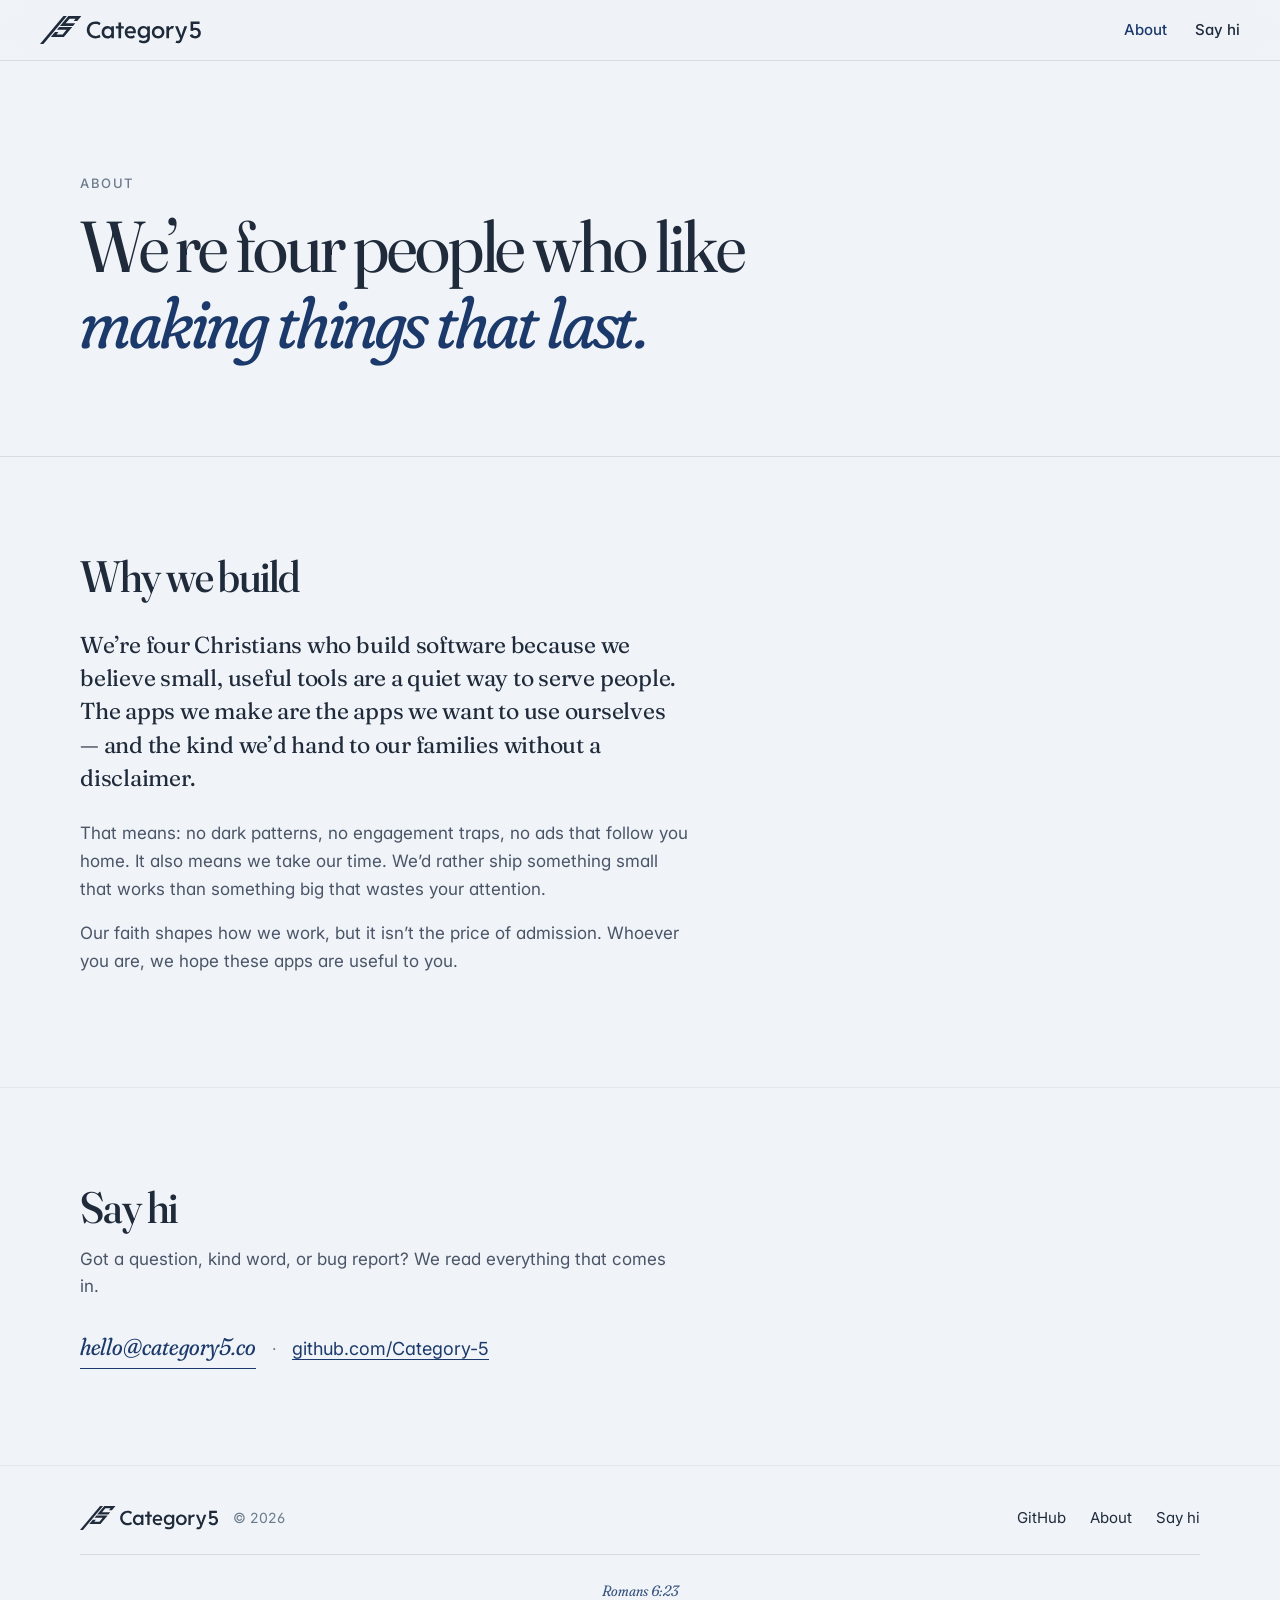
==== about.html @ aac4ee50 "Update logo" ====
<!DOCTYPE html>
<html lang="en">
<head>
  <meta charset="UTF-8">
  <meta name="viewport" content="width=device-width, initial-scale=1.0">
  <title>About — Category5</title>
  <meta name="description" content="Four developers building software because we believe small, useful tools are a way to serve people.">
  <meta name="author" content="Category5">

  <link rel="icon" type="image/svg+xml" href="/assets/images/favicon.svg">
  <link rel="canonical" href="https://category5.co/about.html">

  <meta property="og:type" content="website">
  <meta property="og:title" content="About — Category5">
  <meta property="og:description" content="Four developers building software because we believe small, useful tools are a way to serve people.">
  <meta property="og:url" content="https://category5.co/about.html">
  <meta property="og:image" content="https://category5.co/assets/images/og-image.png">
  <meta name="twitter:card" content="summary_large_image">

  <link rel="preconnect" href="https://fonts.googleapis.com">
  <link rel="preconnect" href="https://fonts.gstatic.com" crossorigin>
  <link rel="stylesheet" href="https://fonts.googleapis.com/css2?family=Fraunces:opsz,wght@9..144,400;9..144,500;9..144,600;9..144,700&family=Inter:wght@400;500;600&display=swap">

  <link rel="stylesheet" href="/styles.css">
</head>
<body class="page-about">

  <nav class="nav" aria-label="Primary">
    <a href="/" class="nav-brand" aria-label="Category5 home">
      <img src="/assets/images/cat5-logo.svg" alt="Category5" class="brand-logo" width="162" height="28">
    </a>
    <div class="nav-links">
      <a href="/about.html" aria-current="page">About</a>
      <a href="mailto:hello@category5.co">Say hi</a>
    </div>
  </nav>

  <header class="page-header">
    <div class="page-header-inner">
      <p class="eyebrow">About</p>
      <h1 class="page-headline">
        We&rsquo;re four people who like<br>
        <em>making things that last.</em>
      </h1>
    </div>
  </header>

  <!-- DRAFT: revise -->
  <section class="why" aria-labelledby="why-heading">
    <div class="why-inner">
      <h2 id="why-heading" class="section-headline">Why we build</h2>

      <p class="why-lede">
        We&rsquo;re four Christians who build software because we believe small,
        useful tools are a quiet way to serve people. The apps we make are the apps
        we want to use ourselves &mdash; and the kind we&rsquo;d hand to our families
        without a disclaimer.
      </p>

      <p>
        That means: no dark patterns, no engagement traps, no ads that follow you home.
        It also means we take our time. We&rsquo;d rather ship something small that works
        than something big that wastes your attention.
      </p>

      <p>
        Our faith shapes how we work, but it isn&rsquo;t the price of admission.
        Whoever you are, we hope these apps are useful to you.
      </p>
    </div>
  </section>

  <section class="say-hi" aria-labelledby="say-hi-heading">
    <div class="say-hi-inner">
      <h2 id="say-hi-heading" class="section-headline">Say hi</h2>
      <p class="say-hi-body">
        Got a question, kind word, or bug report?
        We read everything that comes in.
      </p>
      <p class="say-hi-actions">
        <a href="mailto:hello@category5.co" class="say-hi-primary">hello@category5.co</a>
        <span class="say-hi-sep" aria-hidden="true">&middot;</span>
        <a href="https://github.com/Category-5" target="_blank" rel="noopener">github.com/Category-5</a>
      </p>
    </div>
  </section>

  <footer class="footer">
    <div class="footer-row">
      <div class="footer-brand">
        <img src="/assets/images/cat5-logo.svg" alt="Category5" class="brand-logo brand-logo--small" width="139" height="24">
        <span class="footer-copy">&copy; 2026</span>
      </div>
      <ul class="footer-links">
        <li><a href="https://github.com/Category-5" target="_blank" rel="noopener">GitHub</a></li>
        <li><a href="/about.html">About</a></li>
        <li><a href="mailto:hello@category5.co">Say hi</a></li>
      </ul>
    </div>
    <p class="footer-faith">Romans 6:23</p>
  </footer>

</body>
</html>
---- styles.css ----
/* =============================================================
   Category5 — styles.css
   Storm-paper base · ink-blue accent · serif headlines · sans body
   ============================================================= */

/* ---------- Tokens ---------- */
:root {
  /* Color */
  --bg:        #F0F3F7;          /* overcast paper */
  --bg-deep:   #E7ECF2;          /* slightly cooler paper for breaks */
  --ink:       #1F2A3A;          /* deep cool gray for body */
  --ink-soft:  #4A5568;          /* secondary text */
  --ink-mute:  #6B7A8C;          /* tertiary, captions, eyebrows */
  --accent:    #1B3A6B;          /* Oxford ink blue — H1, links, key marks */
  --accent-soft: #2E5A99;        /* hover */
  --hairline:  #D5DCE4;
  --hairline-soft: #E3E8EE;

  /* App tints (very subtle) */
  --remember-tint: rgba(42, 91, 82, 0.05);
  --remember-deep: #2A5B52;
  --remember-red: #E54A4B;
  --setcheck-tint: rgba(135, 117, 255, 0.05);
  --setcheck-deep: #8775FF;

  /* Type */
  --serif: "Fraunces", "Iowan Old Style", Georgia, "Times New Roman", serif;
  --sans:  "Inter", -apple-system, BlinkMacSystemFont, "Segoe UI", system-ui, sans-serif;

  /* Layout */
  --max:     1200px;
  --measure: 38rem;
  --gutter:  clamp(1.25rem, 4vw, 2.5rem);
  --gutter-lg: clamp(1.5rem, 6vw, 4rem);

  /* Motion */
  --ease: cubic-bezier(.2, .7, .25, 1);
}

/* ---------- Reset ---------- */
*, *::before, *::after { box-sizing: border-box; }
html { -webkit-text-size-adjust: 100%; }
body { margin: 0; }
img, svg { max-width: 100%; display: block; height: auto; }
ul, ol { list-style: none; padding: 0; margin: 0; }
button { font: inherit; }

/* ---------- Base ---------- */
html {
  background: var(--bg);
  color: var(--ink);
  font-family: var(--sans);
  font-size: 16px;
  line-height: 1.55;
  -webkit-font-smoothing: antialiased;
  -moz-osx-font-smoothing: grayscale;
  text-rendering: optimizeLegibility;
}

body {
  font-size: 1.0625rem;
  min-height: 100vh;
  font-feature-settings: "ss01", "cv02", "cv11";
  overflow-x: hidden;
  overflow-wrap: break-word;
  word-wrap: break-word;
}

@media (min-width: 720px) {
  body { font-size: 1.125rem; }
}

/* ---------- Typography ---------- */
h1, h2, h3, h4 {
  font-family: var(--serif);
  font-weight: 500;
  font-variation-settings: "opsz" 144, "SOFT" 25;
  line-height: 1.05;
  letter-spacing: -0.02em;
  margin: 0 0 1rem;
  color: var(--ink);
}

h1 em, h2 em, h3 em {
  font-style: italic;
  font-variation-settings: "opsz" 144, "SOFT" 100, "WONK" 1;
  color: var(--accent);
}

p { margin: 0 0 1rem; }

a {
  color: var(--accent);
  text-decoration-thickness: 1px;
  text-underline-offset: 0.2em;
  transition: color .18s var(--ease);
}
a:hover { color: var(--accent-soft); }

::selection {
  background: var(--accent);
  color: var(--bg);
}

.eyebrow {
  font-family: var(--sans);
  font-size: 0.8125rem;
  font-weight: 500;
  letter-spacing: 0.12em;
  text-transform: uppercase;
  color: var(--ink-mute);
  margin: 0 0 1rem;
}

.section-headline {
  font-size: clamp(1.75rem, 3.5vw, 2.75rem);
  letter-spacing: -0.025em;
  max-width: 22ch;
}

.visually-hidden {
  position: absolute !important;
  width: 1px; height: 1px;
  padding: 0; margin: -1px;
  overflow: hidden; clip: rect(0,0,0,0);
  white-space: nowrap; border: 0;
}

/* ---------- Brand logo ---------- */
.brand-logo {
  height: 28px;
  width: auto;
  display: block;
  transition: opacity .18s var(--ease);
}

.brand-logo--small { height: 24px; }

/* ---------- Nav ---------- */
.nav {
  position: sticky;
  top: 0;
  z-index: 50;
  background: color-mix(in srgb, var(--bg) 88%, transparent);
  backdrop-filter: saturate(140%) blur(10px);
  -webkit-backdrop-filter: saturate(140%) blur(10px);
  border-bottom: 1px solid var(--hairline);
  display: flex;
  align-items: center;
  justify-content: space-between;
  padding: 1rem var(--gutter);
}

.nav-brand {
  text-decoration: none;
  display: inline-flex;
  align-items: center;
}
.nav-brand:hover .brand-logo { opacity: 0.7; }

.nav-links {
  display: flex;
  gap: clamp(1rem, 2.5vw, 1.75rem);
}
.nav-links a {
  color: var(--ink);
  font-size: 0.9375rem;
  font-weight: 500;
  text-decoration: none;
}
.nav-links a:hover { color: var(--accent); }
.nav-links a[aria-current="page"] {
  color: var(--accent);
}

/* ---------- Hero ---------- */
.hero {
  position: relative;
  border-bottom: 1px solid var(--hairline);
}

.hero-inner {
  max-width: var(--max);
  margin: 0 auto;
  padding: clamp(4rem, 12vw, 9rem) var(--gutter) clamp(3.5rem, 9vw, 7rem);
}

.hero-headline {
  font-size: clamp(2.5rem, 8.5vw, 6rem);
  line-height: 1.02;
  letter-spacing: -0.03em;
  font-weight: 400;
  font-variation-settings: "opsz" 144, "SOFT" 30;
  margin: 0 0 1.5rem;
  max-width: 16ch;
}

.hero-headline em {
  font-style: italic;
  color: var(--accent);
  font-variation-settings: "opsz" 144, "SOFT" 100, "WONK" 1;
}

.hero-sub {
  font-size: clamp(1.125rem, 1.7vw, 1.5rem);
  line-height: 1.45;
  color: var(--ink-soft);
  max-width: 38ch;
  margin: 0 0 2.5rem;
  font-weight: 400;
}

.hero-cue {
  display: inline-flex;
  align-items: center;
  gap: 0.6em;
  font-size: 1rem;
  font-weight: 500;
  text-decoration: none;
  color: var(--accent);
  padding-bottom: 4px;
  border-bottom: 1px solid currentColor;
  letter-spacing: -0.005em;
  transition: gap .25s var(--ease), color .18s var(--ease);
}
.hero-cue:hover { gap: 1em; color: var(--accent-soft); }
.hero-cue-arrow {
  font-size: 1.1em;
  line-height: 1;
  transform: translateY(1px);
  animation: nudge 2.4s var(--ease) infinite;
}
@keyframes nudge {
  0%, 100% { transform: translateY(1px); }
  50%      { transform: translateY(4px); }
}
@media (prefers-reduced-motion: reduce) {
  .hero-cue-arrow { animation: none; }
}

/* ---------- App sections ---------- */
.app-section {
  position: relative;
  border-bottom: 1px solid var(--hairline-soft);
}

.app-section--remember { background: var(--remember-tint); }
.app-section--setcheck { background: var(--setcheck-tint); }

.app {
  max-width: var(--max);
  margin: 0 auto;
  padding: clamp(4rem, 10vw, 8rem) var(--gutter);
  display: grid;
  grid-template-columns: minmax(0, 1fr);
  gap: clamp(2.5rem, 6vw, 4.5rem);
  align-items: center;
}
.app-content { min-width: 0; }

@media (min-width: 880px) {
  .app {
    grid-template-columns: minmax(0, 0.95fr) minmax(0, 1.1fr);
    gap: clamp(3rem, 6vw, 5.5rem);
  }
  .app-section--setcheck .app {
    grid-template-columns: minmax(0, 1.1fr) minmax(0, 0.95fr);
  }
  .app-section--setcheck .app-content { order: 2; }
  .app-section--setcheck .app-imagery { order: 1; }
}

/* Remember gets the larger feature treatment */
.app--feature {
  padding-top: clamp(5rem, 12vw, 10rem);
  padding-bottom: clamp(5rem, 12vw, 10rem);
}

.app-content { max-width: 32rem; }

.app-logo {
  height: 2.25rem;
  width: auto;
  margin-bottom: 1.75rem;
  opacity: 0.92;
}

.app-logo-row {
  display: flex;
  align-items: center;
  gap: 0.75rem;
  margin-bottom: 1.25rem;
}
.app-icon {
  height: 2rem;
  width: 2rem;
}

.app-name {
  font-size: clamp(1.875rem, 3.2vw, 2.5rem);
  font-weight: 500;
  margin: 0;
  letter-spacing: -0.025em;
  font-variation-settings: "opsz" 144, "SOFT" 30;
}
.app-section--setcheck .app-name { margin: 0; }

.app-tagline {
  font-family: var(--serif);
  font-size: clamp(1.375rem, 2.2vw, 1.875rem);
  line-height: 1.2;
  font-weight: 400;
  font-style: italic;
  font-variation-settings: "opsz" 144, "SOFT" 80, "WONK" 1;
  color: var(--ink);
  margin: 0.25rem 0 1.5rem;
  letter-spacing: -0.015em;
}
.app-section--remember .app-tagline { color: var(--remember-deep); }
.app-section--setcheck .app-tagline { color: var(--setcheck-deep); }

.app-body {
  font-size: 1.125rem;
  line-height: 1.6;
  color: var(--ink-soft);
  max-width: 30rem;
  margin-bottom: 2rem;
}

.app-link {
  display: inline-flex;
  align-items: center;
  gap: 0.5em;
  font-weight: 500;
  text-decoration: none;
  color: var(--accent);
  border-bottom: 1px solid currentColor;
  padding-bottom: 3px;
  letter-spacing: -0.005em;
  transition: gap .25s var(--ease), color .18s var(--ease);
}
.app-link:hover { gap: 0.9em; color: var(--accent-soft); }

/* Imagery */
.app-imagery {
  position: relative;
  width: 100%;
  min-width: 0;            /* allow grid item to shrink */
}
.app-imagery picture { display: block; }   /* picture wraps the img and must lay out as a block */

.app-shot {
  width: 100%;
  height: auto;
  border-radius: 14px;
  box-shadow:
    0 1px 2px rgba(31, 42, 58, 0.04),
    0 8px 24px rgba(31, 42, 58, 0.10),
    0 24px 56px -8px rgba(31, 42, 58, 0.14);
  background: white;
}

/* Remember: stacked on mobile, overlapping composition from 880px up */
.app-imagery--remember {
  display: flex;
  flex-direction: column;
  gap: 1.25rem;
}
.app-imagery--remember picture {
  width: 100%;
}
.app-shot--primary  { transition: transform .6s var(--ease); }
.app-shot--secondary {
  border: 1px solid rgba(255,255,255,0.7);
  transition: transform .6s var(--ease);
}

@media (min-width: 880px) {
  .app-imagery--remember {
    display: block;
    padding: 1rem 2rem 5rem 0;
  }
  .app-imagery--remember > picture:first-of-type {
    width: 100%;
    display: block;
  }
  .app-imagery--remember > picture:last-of-type {
    position: absolute;
    right: 0;
    bottom: 0;
    width: 62%;
    display: block;
  }
  .app-shot--primary  { transform: rotate(-1.5deg); }
  .app-shot--secondary { transform: rotate(2.5deg); }
  .app-imagery--remember:hover .app-shot--primary  { transform: rotate(-1deg) translateY(-3px); }
  .app-imagery--remember:hover .app-shot--secondary { transform: rotate(2deg) translateY(3px); }
}

/* SetCheck shot */
.app-shot--setcheck {
  border-radius: 14px;
  box-shadow:
    0 1px 2px rgba(31, 42, 58, 0.06),
    0 12px 32px rgba(31, 42, 58, 0.18),
    0 32px 64px -12px rgba(135, 117, 255, 0.22);
}

/* ---------- Team peek ---------- */
.team-peek {
  background: var(--bg-deep);
  border-bottom: 1px solid var(--hairline);
}

.team-peek-inner {
  max-width: var(--max);
  margin: 0 auto;
  padding: clamp(4rem, 9vw, 7rem) var(--gutter);
  text-align: left;
}

.team-row {
  display: grid;
  grid-template-columns: repeat(2, 1fr);
  gap: clamp(1.5rem, 3.5vw, 3rem) clamp(1rem, 3vw, 2rem);
  margin: 2.5rem 0 2.5rem;
}
@media (min-width: 720px) {
  .team-row { grid-template-columns: repeat(4, 1fr); }
}

.team-member {
  display: flex;
  flex-direction: column;
  align-items: flex-start;
}

.team-portrait {
  width: 100%;
  aspect-ratio: 4 / 5;
  background:
    linear-gradient(180deg, color-mix(in srgb, var(--bg) 60%, transparent), var(--bg-deep)),
    var(--hairline);
  border: 1px solid var(--hairline);
  border-radius: 6px;
  display: flex;
  align-items: center;
  justify-content: center;
  margin-bottom: 0.875rem;
  color: var(--ink-mute);
  overflow: hidden;
}

.team-initial {
  font-family: var(--serif);
  font-size: clamp(2.5rem, 6vw, 4rem);
  font-weight: 400;
  font-style: italic;
  font-variation-settings: "opsz" 144, "SOFT" 100, "WONK" 1;
  color: var(--accent);
  opacity: 0.5;
}

.team-name {
  font-family: var(--serif);
  font-size: 1.125rem;
  font-weight: 500;
  letter-spacing: -0.015em;
  color: var(--ink);
  margin: 0 0 0.125rem;
}

.team-spec {
  font-size: 0.875rem;
  color: var(--ink-mute);
  margin: 0;
  min-height: 1.4em;
}

.team-peek .why-lede {
  margin: 1.75rem 0 1.25rem;
}
.team-peek-body {
  font-size: 1.0625rem;
  line-height: 1.65;
  color: var(--ink-soft);
  max-width: var(--measure);
  margin: 0 0 2rem;
}

.team-link {
  display: inline-flex;
  align-items: center;
  gap: 0.5em;
  font-weight: 500;
  text-decoration: none;
  color: var(--accent);
  border-bottom: 1px solid currentColor;
  padding-bottom: 3px;
  transition: gap .25s var(--ease);
}
.team-link:hover { gap: 0.9em; }

/* ---------- About: page header ---------- */
.page-header {
  border-bottom: 1px solid var(--hairline);
}
.page-header-inner {
  max-width: var(--max);
  margin: 0 auto;
  padding: clamp(4rem, 10vw, 7rem) var(--gutter) clamp(3rem, 8vw, 6rem);
}
.page-headline {
  font-size: clamp(2.25rem, 6.5vw, 4.5rem);
  line-height: 1.05;
  letter-spacing: -0.03em;
  font-weight: 400;
  margin: 0;
  max-width: 18ch;
}

/* ---------- About: why we build ---------- */
.why {
  border-bottom: 1px solid var(--hairline-soft);
}
.why-inner {
  max-width: var(--max);
  margin: 0 auto;
  padding: clamp(3.5rem, 8vw, 6rem) var(--gutter);
}
.why .section-headline {
  margin-bottom: 1.75rem;
}
.why-lede {
  font-family: var(--serif);
  font-size: clamp(1.25rem, 1.8vw, 1.5rem);
  line-height: 1.45;
  font-weight: 400;
  letter-spacing: -0.01em;
  color: var(--ink);
  max-width: var(--measure);
  margin: 0 0 1.5rem;
}
.why p:not(.why-lede) {
  font-size: 1.0625rem;
  line-height: 1.65;
  color: var(--ink-soft);
  max-width: var(--measure);
}

/* ---------- About: bios ---------- */
.bios {
  border-bottom: 1px solid var(--hairline-soft);
  background: var(--bg-deep);
}
.bios-inner {
  max-width: var(--max);
  margin: 0 auto;
  padding: clamp(3.5rem, 8vw, 6rem) var(--gutter);
  display: grid;
  grid-template-columns: 1fr;
  gap: clamp(2rem, 4vw, 3rem);
}
@media (min-width: 720px) {
  .bios-inner { grid-template-columns: repeat(2, 1fr); gap: clamp(2.5rem, 4vw, 4rem); }
}

.bio {
  display: grid;
  grid-template-columns: 5rem 1fr;
  gap: 1.25rem;
  align-items: start;
}
@media (min-width: 480px) {
  .bio { grid-template-columns: 6.5rem 1fr; gap: 1.5rem; }
}

.bio-portrait {
  width: 100%;
  aspect-ratio: 4 / 5;
  background:
    linear-gradient(180deg, color-mix(in srgb, var(--bg) 60%, transparent), var(--hairline-soft)),
    var(--hairline);
  border: 1px solid var(--hairline);
  border-radius: 6px;
  display: flex;
  align-items: center;
  justify-content: center;
}
.bio-initial {
  font-family: var(--serif);
  font-size: clamp(2rem, 4vw, 2.75rem);
  font-style: italic;
  font-variation-settings: "opsz" 144, "SOFT" 100, "WONK" 1;
  color: var(--accent);
  opacity: 0.55;
}

.bio-name {
  font-size: clamp(1.25rem, 2vw, 1.5rem);
  font-weight: 500;
  margin: 0 0 0.5rem;
}

.bio-body {
  font-size: 1rem;
  line-height: 1.6;
  color: var(--ink-soft);
  margin: 0 0 1rem;
}
.bio-placeholder {
  color: var(--ink-mute);
  font-style: italic;
}

.bio-links {
  display: flex;
  gap: 1rem;
  font-size: 0.9375rem;
}
.bio-links a {
  text-decoration: none;
  border-bottom: 1px solid currentColor;
  padding-bottom: 1px;
}

/* ---------- About: say hi ---------- */
.say-hi {
  border-bottom: 1px solid var(--hairline-soft);
}
.say-hi-inner {
  max-width: var(--max);
  margin: 0 auto;
  padding: clamp(3.5rem, 8vw, 6rem) var(--gutter);
  text-align: left;
}
.say-hi-body {
  font-size: 1.0625rem;
  line-height: 1.6;
  color: var(--ink-soft);
  max-width: var(--measure);
  margin: 0 0 1.75rem;
}
.say-hi-actions {
  display: flex;
  flex-wrap: wrap;
  align-items: baseline;
  gap: 0.75rem 1rem;
  font-size: 1.125rem;
  margin: 0;
}
.say-hi-primary {
  font-family: var(--serif);
  font-size: clamp(1.25rem, 2vw, 1.5rem);
  font-style: italic;
  font-variation-settings: "opsz" 144, "SOFT" 80, "WONK" 1;
  font-weight: 400;
  text-decoration: none;
  color: var(--accent);
  border-bottom: 1px solid currentColor;
  padding-bottom: 2px;
}
.say-hi-sep {
  color: var(--ink-mute);
  font-size: 1rem;
}

/* ---------- Footer ---------- */
.footer {
  padding: 2.5rem var(--gutter) 3.5rem;
  max-width: var(--max);
  margin: 0 auto;
}

.footer-row {
  display: flex;
  flex-direction: column;
  align-items: flex-start;
  gap: 1rem;
  padding-bottom: 1.5rem;
  border-bottom: 1px solid var(--hairline);
}
@media (min-width: 560px) {
  .footer-row {
    flex-direction: row;
    justify-content: space-between;
    align-items: center;
  }
}

.footer-brand {
  display: flex;
  align-items: center;
  gap: 0.875rem;
}
.footer-copy {
  font-size: 0.875rem;
  color: var(--ink-mute);
}

.footer-links {
  display: flex;
  gap: 1.5rem;
  font-size: 0.9375rem;
}
.footer-links a {
  color: var(--ink);
  text-decoration: none;
}
.footer-links a:hover { color: var(--accent); }

.footer-faith {
  margin: 1.5rem 0 0;
  font-family: var(--serif);
  font-style: italic;
  font-variation-settings: "opsz" 144, "SOFT" 80, "WONK" 1;
  font-size: 0.9375rem;
  text-align: center;
  color: var(--accent);
  letter-spacing: 0.01em;
  opacity: 0.85;
}

/* ---------- Print ---------- */
@media print {
  .nav, .hero-cue { display: none; }
  body { background: white; color: black; }
}
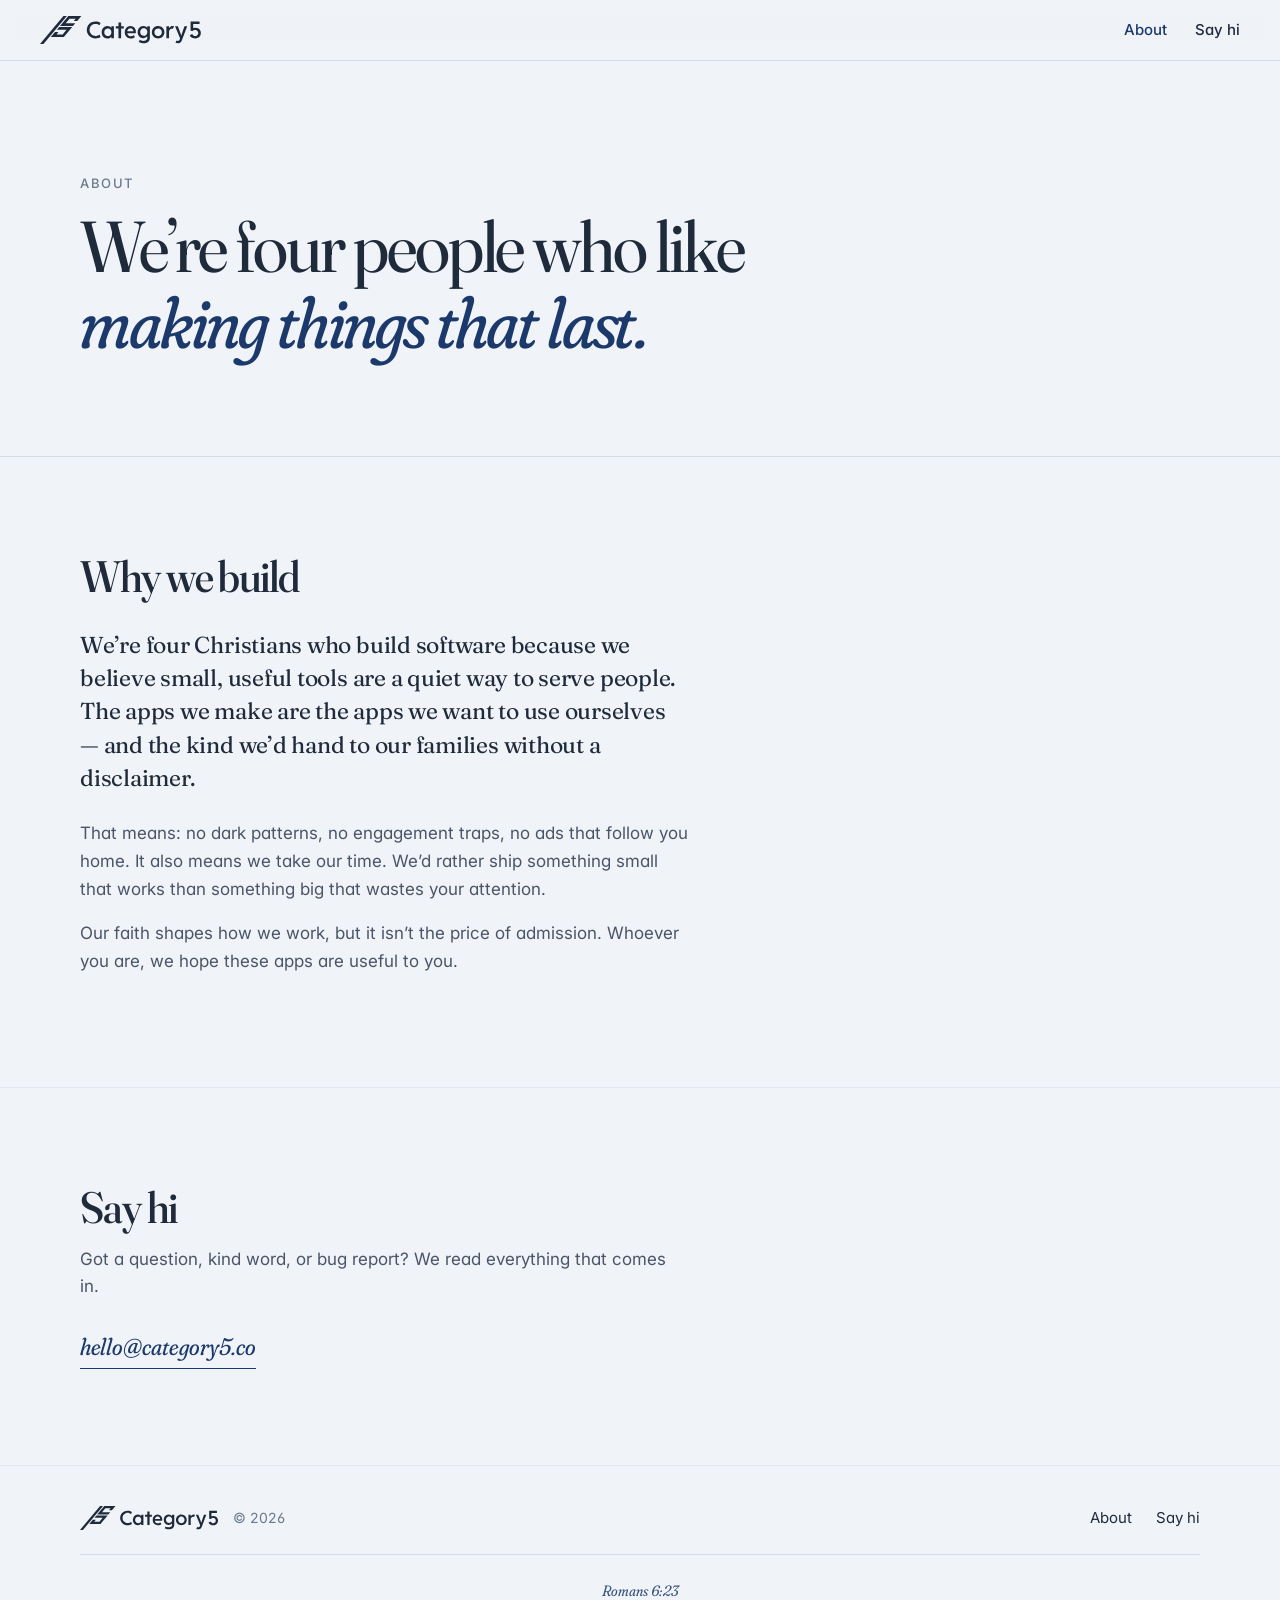
==== commit 9700d935: "Remove github links" ====
--- a/about.html
+++ b/about.html
@@ -79,8 +79,6 @@
       </p>
       <p class="say-hi-actions">
         <a href="mailto:hello@category5.co" class="say-hi-primary">hello@category5.co</a>
-        <span class="say-hi-sep" aria-hidden="true">&middot;</span>
-        <a href="https://github.com/Category-5" target="_blank" rel="noopener">github.com/Category-5</a>
       </p>
     </div>
   </section>
@@ -92,7 +90,6 @@
         <span class="footer-copy">&copy; 2026</span>
       </div>
       <ul class="footer-links">
-        <li><a href="https://github.com/Category-5" target="_blank" rel="noopener">GitHub</a></li>
         <li><a href="/about.html">About</a></li>
         <li><a href="mailto:hello@category5.co">Say hi</a></li>
       </ul>
--- a/styles.css
+++ b/styles.css
@@ -660,11 +660,6 @@
   border-bottom: 1px solid currentColor;
   padding-bottom: 2px;
 }
-.say-hi-sep {
-  color: var(--ink-mute);
-  font-size: 1rem;
-}
-
 /* ---------- Footer ---------- */
 .footer {
   padding: 2.5rem var(--gutter) 3.5rem;
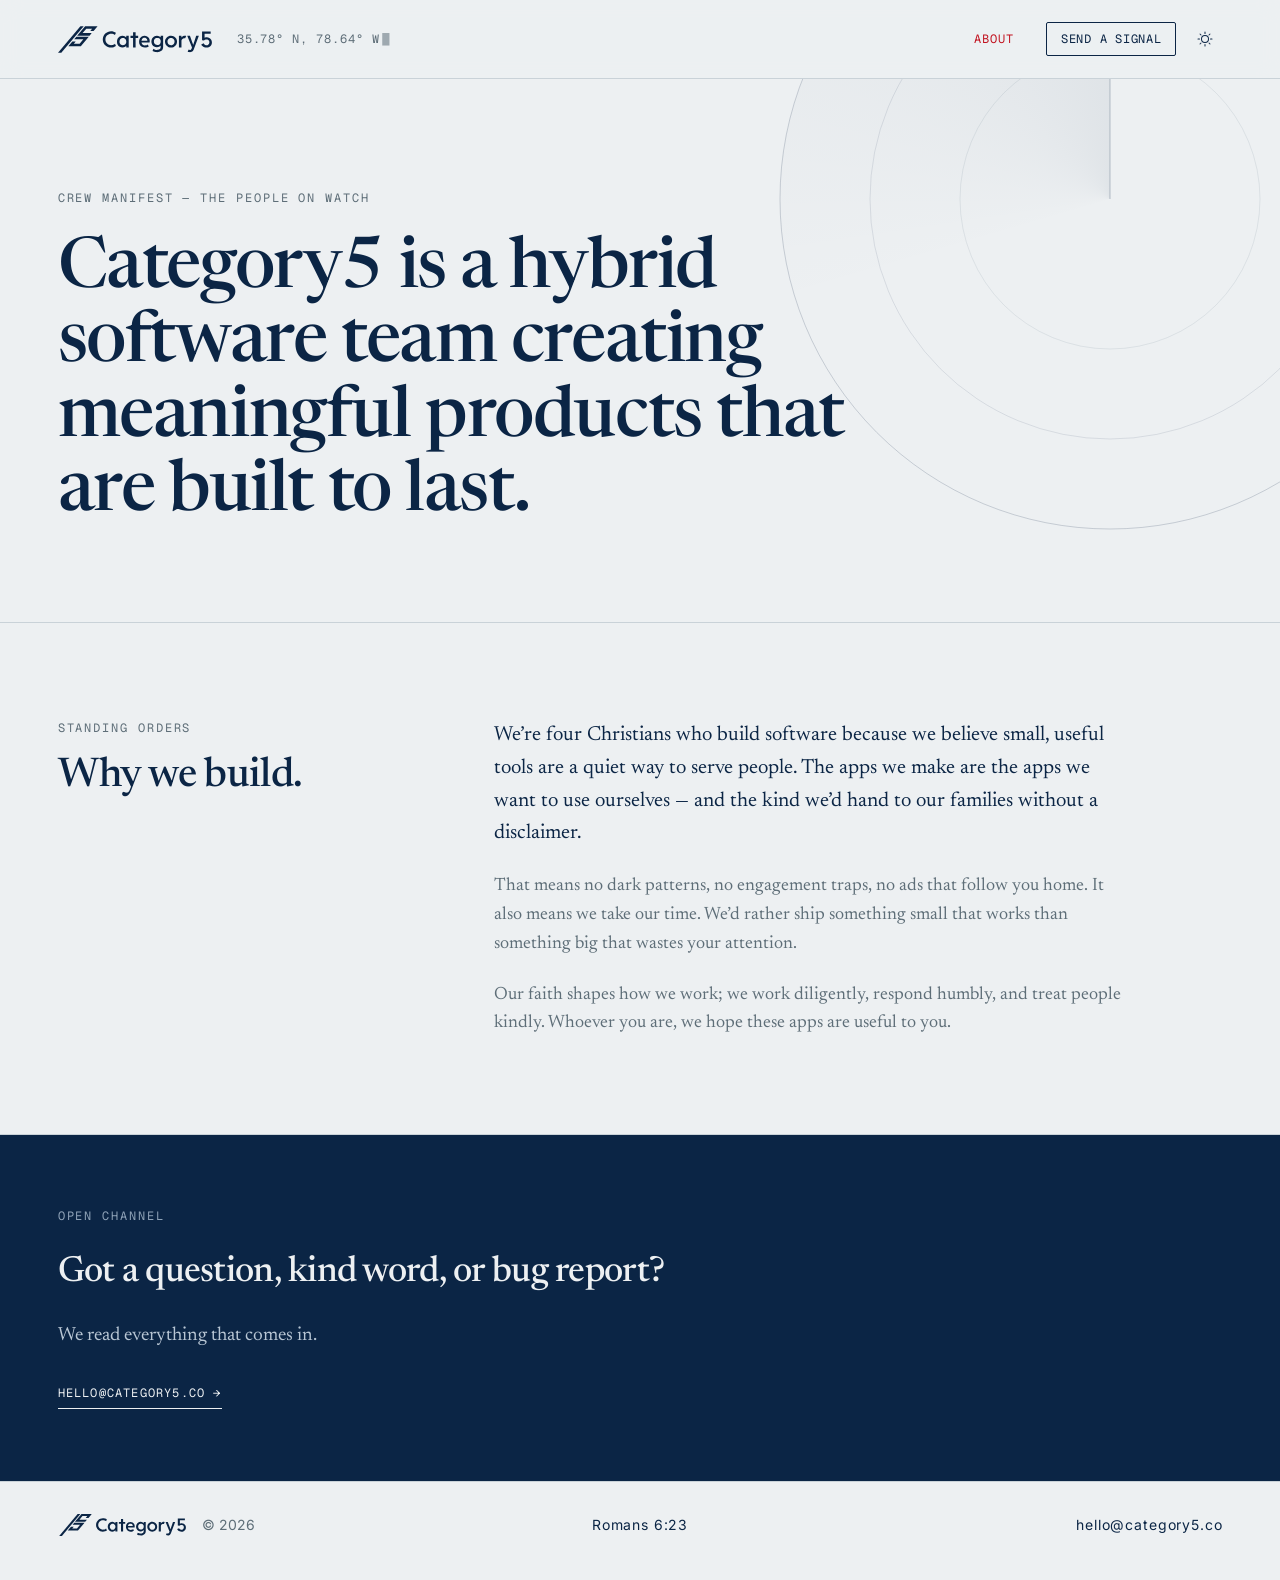
==== commit 5e01bef5: "Rebuild homepage and about page in radar/storm-station design Replaces the previous layout with the " ====
--- a/about.html
+++ b/about.html
@@ -4,7 +4,7 @@
   <meta charset="UTF-8">
   <meta name="viewport" content="width=device-width, initial-scale=1.0">
   <title>About — Category5</title>
-  <meta name="description" content="Four developers building software because we believe small, useful tools are a way to serve people.">
+  <meta name="description" content="Four friends who like making things that last. We run a small software station — no investors, no growth team, no ads.">
   <meta name="author" content="Category5">
 
   <link rel="icon" type="image/svg+xml" href="/assets/images/favicon.svg">
@@ -12,90 +12,145 @@
 
   <meta property="og:type" content="website">
   <meta property="og:title" content="About — Category5">
-  <meta property="og:description" content="Four developers building software because we believe small, useful tools are a way to serve people.">
+  <meta property="og:description" content="Four friends who like making things that last. We run a small software station — no investors, no growth team, no ads.">
   <meta property="og:url" content="https://category5.co/about.html">
   <meta property="og:image" content="https://category5.co/assets/images/og-image.png">
   <meta name="twitter:card" content="summary_large_image">
 
+  <script>
+    (function () {
+      try {
+        var t = localStorage.getItem("theme");
+        if (t) document.documentElement.dataset.theme = t;
+      } catch (e) {}
+    })();
+  </script>
+
   <link rel="preconnect" href="https://fonts.googleapis.com">
   <link rel="preconnect" href="https://fonts.gstatic.com" crossorigin>
-  <link rel="stylesheet" href="https://fonts.googleapis.com/css2?family=Fraunces:opsz,wght@9..144,400;9..144,500;9..144,600;9..144,700&family=Inter:wght@400;500;600&display=swap">
+  <link rel="stylesheet" href="https://fonts.googleapis.com/css2?family=Geist+Mono:wght@400;500&family=Inter:wght@400;500&family=Newsreader:ital,opsz,wght@0,6..72,400;0,6..72,500;1,6..72,400&display=swap">
 
   <link rel="stylesheet" href="/styles.css">
 </head>
 <body class="page-about">
 
   <nav class="nav" aria-label="Primary">
-    <a href="/" class="nav-brand" aria-label="Category5 home">
-      <img src="/assets/images/cat5-logo.svg" alt="Category5" class="brand-logo" width="162" height="28">
-    </a>
-    <div class="nav-links">
-      <a href="/about.html" aria-current="page">About</a>
-      <a href="mailto:hello@category5.co">Say hi</a>
+    <div class="nav__left">
+      <a href="/" class="nav__brand" aria-label="Category5 home">
+        <span class="brand-logo"></span>
+      </a>
+      <button type="button" class="nav__coords" aria-label="Toggle station coordinates">35.78&deg; N, 78.64&deg; W</button>
+    </div>
+    <div class="nav__right">
+      <a href="/about.html" class="nav__link" aria-current="page">About</a>
+      <a href="mailto:hello@category5.co" class="nav__cta">Send a signal</a>
+      <button type="button" class="theme-toggle nav__toggle" aria-label="Switch to dark mode">
+        <span class="theme-toggle__icon theme-toggle__icon--sun" aria-hidden="true"></span>
+        <span class="theme-toggle__icon theme-toggle__icon--moon" aria-hidden="true"></span>
+      </button>
     </div>
   </nav>
 
   <header class="page-header">
-    <div class="page-header-inner">
-      <p class="eyebrow">About</p>
-      <h1 class="page-headline">
-        We&rsquo;re four people who like<br>
-        <em>making things that last.</em>
-      </h1>
+    <div class="radar radar--faint page-header__radar" aria-hidden="true">
+      <div class="radar__trail"></div>
+      <svg class="radar__screen" viewBox="0 0 700 700" focusable="false">
+        <circle class="radar__ring" cx="350" cy="350" r="330" stroke-opacity="0.18" />
+        <circle class="radar__ring" cx="350" cy="350" r="240" stroke-opacity="0.10" />
+        <circle class="radar__ring" cx="350" cy="350" r="150" stroke-opacity="0.08" />
+        <g class="radar__arm" style="transform-origin: 350px 350px">
+          <line class="radar__sweep" x1="350" y1="350" x2="350" y2="20" />
+        </g>
+      </svg>
     </div>
+    <p class="kicker">Crew manifest &mdash; The people on watch</p>
+    <h1 class="page-header__headline">Category5 is a hybrid software team creating meaningful products that are built to last.</h1>
+    <!--<p class="page-header__lede">
+      We run a small software station. No investors, no growth team, no ads &mdash;
+      just four people who believe small, useful tools are a quiet way to serve others.
+    </p>-->
   </header>
 
-  <!-- DRAFT: revise -->
+  <!--<section class="crew-grid" aria-label="The crew">
+    <article class="crew-card crew-grid__item">
+      <svg class="scope crew-card__scope" width="64" height="64" viewBox="0 0 64 64" aria-hidden="true" focusable="false">
+        <circle class="scope__ring" cx="32" cy="32" r="30" stroke-opacity="0.3" />
+        <circle class="scope__blip scope__blip--accent" cx="32" cy="32" r="6" />
+      </svg>
+      <p class="crew-card__watch">First watch</p>
+      <h2 class="crew-card__name">The one who builds Remember</h2>
+      <p class="crew-card__note">Keeps a journal on paper too. Forgets nothing now.</p>
+    </article>
+    <article class="crew-card crew-grid__item">
+      <svg class="scope crew-card__scope" width="64" height="64" viewBox="0 0 64 64" aria-hidden="true" focusable="false">
+        <circle class="scope__ring" cx="32" cy="32" r="30" stroke-opacity="0.3" />
+        <circle class="scope__blip" cx="24" cy="40" r="6" />
+      </svg>
+      <p class="crew-card__watch">Second watch</p>
+      <h2 class="crew-card__name">The one who builds SetCheck</h2>
+      <p class="crew-card__note">Plays in a band. The group chat is for jokes now.</p>
+    </article>
+    <article class="crew-card crew-grid__item">
+      <svg class="scope crew-card__scope" width="64" height="64" viewBox="0 0 64 64" aria-hidden="true" focusable="false">
+        <circle class="scope__ring" cx="32" cy="32" r="30" stroke-opacity="0.3" />
+        <circle class="scope__blip" cx="44" cy="26" r="6" />
+      </svg>
+      <p class="crew-card__watch">Third watch</p>
+      <h2 class="crew-card__name">The one with the red pen</h2>
+      <p class="crew-card__note">Design and words. Rewrites this page when we&rsquo;re not looking.</p>
+    </article>
+    <article class="crew-card crew-grid__item">
+      <svg class="scope crew-card__scope" width="64" height="64" viewBox="0 0 64 64" aria-hidden="true" focusable="false">
+        <circle class="scope__ring" cx="32" cy="32" r="30" stroke-opacity="0.3" />
+        <circle class="scope__blip" cx="20" cy="24" r="6" />
+      </svg>
+      <p class="crew-card__watch">Fourth watch</p>
+      <h2 class="crew-card__name">The one who keeps the lights on</h2>
+      <p class="crew-card__note">Servers, backups, and the occasional 2 a.m. page.</p>
+    </article>
+  </section>-->
+
   <section class="why" aria-labelledby="why-heading">
-    <div class="why-inner">
-      <h2 id="why-heading" class="section-headline">Why we build</h2>
-
-      <p class="why-lede">
-        We&rsquo;re four Christians who build software because we believe small,
-        useful tools are a quiet way to serve people. The apps we make are the apps
-        we want to use ourselves &mdash; and the kind we&rsquo;d hand to our families
-        without a disclaimer.
+    <div class="why__head">
+      <p class="kicker">Standing orders</p>
+      <h2 id="why-heading" class="why__headline">Why we build.</h2>
+    </div>
+    <div class="why__body">
+      <p class="why__lede">
+        We&rsquo;re four Christians who build software because we believe small, useful
+        tools are a quiet way to serve people. The apps we make are the apps we want to
+        use ourselves &mdash; and the kind we&rsquo;d hand to our families without a disclaimer.
       </p>
-
-      <p>
-        That means: no dark patterns, no engagement traps, no ads that follow you home.
+      <p class="why__text">
+        That means no dark patterns, no engagement traps, no ads that follow you home.
         It also means we take our time. We&rsquo;d rather ship something small that works
         than something big that wastes your attention.
       </p>
-
-      <p>
-        Our faith shapes how we work, but it isn&rsquo;t the price of admission.
+      <p class="why__text">
+        Our faith shapes how we work; we work diligently, respond humbly, and treat people kindly.
         Whoever you are, we hope these apps are useful to you.
       </p>
     </div>
   </section>
 
-  <section class="say-hi" aria-labelledby="say-hi-heading">
-    <div class="say-hi-inner">
-      <h2 id="say-hi-heading" class="section-headline">Say hi</h2>
-      <p class="say-hi-body">
-        Got a question, kind word, or bug report?
-        We read everything that comes in.
-      </p>
-      <p class="say-hi-actions">
-        <a href="mailto:hello@category5.co" class="say-hi-primary">hello@category5.co</a>
-      </p>
+  <section class="band" aria-labelledby="say-hi-heading">
+    <p class="kicker band__kicker">Open channel</p>
+    <h2 id="say-hi-heading" class="band__headline">Got a question, kind word, or bug report?</h2>
+    <div class="band__cols">
+      <p class="band__col">We read everything that comes in.</p>
     </div>
+    <a href="mailto:hello@category5.co" class="mono-link band__link">hello@category5.co &rarr;</a>
   </section>
 
   <footer class="footer">
-    <div class="footer-row">
-      <div class="footer-brand">
-        <img src="/assets/images/cat5-logo.svg" alt="Category5" class="brand-logo brand-logo--small" width="139" height="24">
-        <span class="footer-copy">&copy; 2026</span>
-      </div>
-      <ul class="footer-links">
-        <li><a href="/about.html">About</a></li>
-        <li><a href="mailto:hello@category5.co">Say hi</a></li>
-      </ul>
+    <div class="footer__brand">
+      <span class="brand-logo brand-logo--small" role="img" aria-label="Category5"></span>
+      <span class="footer__copy">&copy; 2026</span>
     </div>
-    <p class="footer-faith">Romans 6:23</p>
+    <p class="footer__faith">Romans 6:23</p>
+    <a href="mailto:hello@category5.co" class="footer__mail">hello@category5.co</a>
   </footer>
 
+  <script src="/theme.js" defer></script>
 </body>
 </html>
--- a/styles.css
+++ b/styles.css
@@ -1,723 +1,786 @@
 /* =============================================================
    Category5 — styles.css
-   Storm-paper base · ink-blue accent · serif headlines · sans body
+   Radar station · mist paper / night watch · Newsreader + Geist Mono
+   BEM structure: blocks own their elements (block__element) and
+   modifiers (block--modifier); context tweaks use mixes.
    ============================================================= */
 
 /* ---------- Tokens ---------- */
+/* Colors are declared once as light-dark(day watch, night watch); the
+   effective scheme follows the OS unless data-theme (stamped pre-paint
+   from localStorage) pins it via color-scheme below. */
 :root {
-  /* Color */
-  --bg:        #F0F3F7;          /* overcast paper */
-  --bg-deep:   #E7ECF2;          /* slightly cooler paper for breaks */
-  --ink:       #1F2A3A;          /* deep cool gray for body */
-  --ink-soft:  #4A5568;          /* secondary text */
-  --ink-mute:  #6B7A8C;          /* tertiary, captions, eyebrows */
-  --accent:    #1B3A6B;          /* Oxford ink blue — H1, links, key marks */
-  --accent-soft: #2E5A99;        /* hover */
-  --hairline:  #D5DCE4;
-  --hairline-soft: #E3E8EE;
-
-  /* App tints (very subtle) */
-  --remember-tint: rgba(42, 91, 82, 0.05);
-  --remember-deep: #2A5B52;
-  --remember-red: #E54A4B;
-  --setcheck-tint: rgba(135, 117, 255, 0.05);
-  --setcheck-deep: #8775FF;
+  color-scheme: light dark;
+
+  --bg:            light-dark(#EDF0F2, #081E38);
+  --ink:           light-dark(#0B2545, #E8EEF4);
+  --muted:         light-dark(#5E6E78, #8FA3B8);
+  --soft:          light-dark(#3E5165, #B8C6D4);
+  --faint:         light-dark(#8FA3B8, #5E6E78);
+  --line:          light-dark(#C9D2D8, #1E3A5C);
+  --accent:        light-dark(#C1121F, #FF4D5A);
+
+  /* Inverse band (opposite surface on the page) */
+  --inverse-bg:     light-dark(#0B2545, #E8EEF4);
+  --inverse-ink:    light-dark(#EDF0F2, #0B2545);
+  --inverse-soft:   light-dark(#B8C6D4, #3E5165);
+  --inverse-kicker: light-dark(#8FA3B8, #5E6E78);
+
+  /* Radar */
+  --sweep-o: 0.4;
+  --dot-o:   0.6;
+  --trail: light-dark(color-mix(in srgb, var(--ink) 10%, transparent),
+                      color-mix(in srgb, var(--ink) 16%, transparent));
+
+  /* Theme toggle icon (shows the active mode) */
+  --show-sun:  block;
+  --show-moon: none;
 
   /* Type */
-  --serif: "Fraunces", "Iowan Old Style", Georgia, "Times New Roman", serif;
-  --sans:  "Inter", -apple-system, BlinkMacSystemFont, "Segoe UI", system-ui, sans-serif;
+  --serif: "Newsreader", "Iowan Old Style", Georgia, serif;
+  --sans:  "Inter", -apple-system, system-ui, sans-serif;
+  --mono:  "Geist Mono", ui-monospace, "SF Mono", Menlo, monospace;
 
   /* Layout */
-  --max:     1200px;
-  --measure: 38rem;
-  --gutter:  clamp(1.25rem, 4vw, 2.5rem);
-  --gutter-lg: clamp(1.5rem, 6vw, 4rem);
+  --gutter: clamp(1.25rem, 4.5vw, 4rem);
+  --nav-control-h: 2.125rem;
 
   /* Motion */
   --ease: cubic-bezier(.2, .7, .25, 1);
-}
-
-/* ---------- Reset ---------- */
+  --sweep-period: 20s;
+}
+
+/* An explicit choice pins the scheme; light-dark() colors follow it */
+:root[data-theme="light"] { color-scheme: light; }
+:root[data-theme="dark"]  { color-scheme: dark; }
+
+/* Non-color night-watch tokens (light-dark() only takes colors) */
+:root[data-theme="dark"] {
+  --sweep-o: 0.7;
+  --dot-o:   1;
+  --show-sun:  none;
+  --show-moon: block;
+}
+
+@media (prefers-color-scheme: dark) {
+  :root:not([data-theme="light"]) {
+    --sweep-o: 0.7;
+    --dot-o:   1;
+    --show-sun:  none;
+    --show-moon: block;
+  }
+}
+
+/* ---------- Reset (tag selectors allowed here only) ---------- */
 *, *::before, *::after { box-sizing: border-box; }
 html { -webkit-text-size-adjust: 100%; }
 body { margin: 0; }
-img, svg { max-width: 100%; display: block; height: auto; }
+img, svg { max-width: 100%; display: block; }
 ul, ol { list-style: none; padding: 0; margin: 0; }
-button { font: inherit; }
+button { font: inherit; background: none; border: 0; padding: 0; cursor: pointer; color: inherit; }
+h1, h2, h3, p { margin: 0; }
 
 /* ---------- Base ---------- */
 html {
   background: var(--bg);
   color: var(--ink);
-  font-family: var(--sans);
+  font-family: var(--serif);
   font-size: 16px;
   line-height: 1.55;
+  scroll-behavior: smooth;
   -webkit-font-smoothing: antialiased;
   -moz-osx-font-smoothing: grayscale;
-  text-rendering: optimizeLegibility;
+}
+
+@media (prefers-reduced-motion: reduce) {
+  html { scroll-behavior: auto; }
 }
 
 body {
-  font-size: 1.0625rem;
   min-height: 100vh;
-  font-feature-settings: "ss01", "cv02", "cv11";
   overflow-x: hidden;
-  overflow-wrap: break-word;
-  word-wrap: break-word;
-}
-
-@media (min-width: 720px) {
-  body { font-size: 1.125rem; }
-}
-
-/* ---------- Typography ---------- */
-h1, h2, h3, h4 {
-  font-family: var(--serif);
-  font-weight: 500;
-  font-variation-settings: "opsz" 144, "SOFT" 25;
-  line-height: 1.05;
-  letter-spacing: -0.02em;
-  margin: 0 0 1rem;
-  color: var(--ink);
-}
-
-h1 em, h2 em, h3 em {
-  font-style: italic;
-  font-variation-settings: "opsz" 144, "SOFT" 100, "WONK" 1;
-  color: var(--accent);
-}
-
-p { margin: 0 0 1rem; }
-
-a {
-  color: var(--accent);
-  text-decoration-thickness: 1px;
-  text-underline-offset: 0.2em;
-  transition: color .18s var(--ease);
-}
-a:hover { color: var(--accent-soft); }
+}
+
+a { color: inherit; }
 
 ::selection {
   background: var(--accent);
   color: var(--bg);
 }
 
-.eyebrow {
-  font-family: var(--sans);
-  font-size: 0.8125rem;
-  font-weight: 500;
-  letter-spacing: 0.12em;
+/* ---------- Shared type blocks ---------- */
+.kicker {
+  font-family: var(--mono);
+  font-size: 0.75rem;
+  letter-spacing: 0.16em;
   text-transform: uppercase;
-  color: var(--ink-mute);
-  margin: 0 0 1rem;
-}
-
-.section-headline {
-  font-size: clamp(1.75rem, 3.5vw, 2.75rem);
-  letter-spacing: -0.025em;
-  max-width: 22ch;
-}
-
-.visually-hidden {
-  position: absolute !important;
-  width: 1px; height: 1px;
-  padding: 0; margin: -1px;
-  overflow: hidden; clip: rect(0,0,0,0);
-  white-space: nowrap; border: 0;
-}
-
-/* ---------- Brand logo ---------- */
+  color: var(--muted);
+}
+
+.mono-link {
+  display: inline-block;
+  font-family: var(--mono);
+  font-size: 0.75rem;
+  letter-spacing: 0.1em;
+  text-transform: uppercase;
+  text-decoration: none;
+  color: var(--ink);
+  padding-bottom: 5px;
+  border-bottom: 1px solid var(--ink);
+  transition: color .18s var(--ease), border-color .18s var(--ease);
+
+  &:hover { color: var(--accent); border-color: var(--accent); }
+}
+
+/* ---------- Brand logo (masked so it themes) ---------- */
 .brand-logo {
-  height: 28px;
-  width: auto;
   display: block;
-  transition: opacity .18s var(--ease);
-}
-
-.brand-logo--small { height: 24px; }
+  width: 155px;
+  height: 27px;
+  background: currentColor;
+  -webkit-mask: url("/assets/images/cat5-logo.svg") no-repeat center / contain;
+  mask: url("/assets/images/cat5-logo.svg") no-repeat center / contain;
+
+  &.brand-logo--small { width: 130px; height: 22px; }
+}
 
 /* ---------- Nav ---------- */
 .nav {
   position: sticky;
   top: 0;
   z-index: 50;
-  background: color-mix(in srgb, var(--bg) 88%, transparent);
+  display: flex;
+  flex-wrap: wrap;
+  align-items: center;
+  justify-content: space-between;
+  gap: 1rem 1.5rem;
+  padding: 1.375rem var(--gutter);
+  background: color-mix(in srgb, var(--bg) 90%, transparent);
   backdrop-filter: saturate(140%) blur(10px);
   -webkit-backdrop-filter: saturate(140%) blur(10px);
-  border-bottom: 1px solid var(--hairline);
-  display: flex;
-  align-items: center;
-  justify-content: space-between;
-  padding: 1rem var(--gutter);
-}
-
-.nav-brand {
-  text-decoration: none;
+  border-bottom: 1px solid var(--line);
+
+  .nav__left,
+  .nav__right { display: flex; align-items: center; white-space: nowrap; }
+  .nav__left  { gap: 1.5rem; }
+  .nav__right { gap: 2rem; }
+
+  .nav__brand {
+    color: var(--ink);
+
+    &:hover { color: var(--muted); }
+  }
+
+  .nav__coords {
+    font-family: var(--mono);
+    font-size: 0.75rem;
+    letter-spacing: 0.08em;
+    color: var(--muted);
+    transition: color .18s var(--ease);
+
+    &:hover { color: var(--ink); }
+
+    &::after {
+      content: "█";
+      margin-left: 0.2em;
+      opacity: 0.55;
+      animation: coords-blink 1.2s step-end infinite;
+    }
+
+    &.nav__coords--typing::after { animation: none; }
+  }
+
+  .nav__link {
+    font-family: var(--mono);
+    font-size: 0.75rem;
+    letter-spacing: 0.08em;
+    text-transform: uppercase;
+    text-decoration: none;
+    color: var(--ink);
+
+    &:hover,
+    &[aria-current="page"] { color: var(--accent); }
+  }
+
+  .nav__cta {
+    display: inline-flex;
+    align-items: center;
+    height: var(--nav-control-h);
+    font-family: var(--mono);
+    font-size: 0.75rem;
+    letter-spacing: 0.06em;
+    text-transform: uppercase;
+    text-decoration: none;
+    color: var(--ink);
+    padding: 0 0.875rem;
+    border: 1px solid var(--ink);
+    border-radius: 2px;
+    transition: background .18s var(--ease), color .18s var(--ease);
+
+    &:hover { background: var(--ink); color: var(--bg); }
+  }
+
+  /* Mix: positions the theme-toggle block within the nav */
+  .nav__toggle { margin-left: -1.25rem; }
+
+  @media (max-width: 720px) {
+    .nav__coords { display: none; }
+    .nav__right { gap: 1.125rem; }
+    .nav__toggle { margin-left: -0.5rem; }
+  }
+
+  @media (prefers-reduced-motion: reduce) {
+    .nav__coords::after { animation: none; }
+  }
+}
+
+@keyframes coords-blink {
+  50% { opacity: 0; }
+}
+
+/* ---------- Theme toggle ---------- */
+.theme-toggle {
   display: inline-flex;
   align-items: center;
-}
-.nav-brand:hover .brand-logo { opacity: 0.7; }
-
-.nav-links {
-  display: flex;
-  gap: clamp(1rem, 2.5vw, 1.75rem);
-}
-.nav-links a {
+  justify-content: center;
+  width: var(--nav-control-h);
+  height: var(--nav-control-h);
+  padding: 0;
   color: var(--ink);
-  font-size: 0.9375rem;
-  font-weight: 500;
-  text-decoration: none;
-}
-.nav-links a:hover { color: var(--accent); }
-.nav-links a[aria-current="page"] {
-  color: var(--accent);
+  border: 1px solid transparent;
+  border-radius: 2px;
+  transition: border-color .18s var(--ease);
+
+  &:hover { border-color: var(--ink); }
+
+  /* Masked like .brand-logo so the icons theme via currentColor */
+  .theme-toggle__icon {
+    width: 16px;
+    height: 16px;
+    background: currentColor;
+
+    &.theme-toggle__icon--sun {
+      display: var(--show-sun);
+      -webkit-mask: url("/assets/images/sun.svg") no-repeat center / contain;
+      mask: url("/assets/images/sun.svg") no-repeat center / contain;
+    }
+
+    &.theme-toggle__icon--moon {
+      display: var(--show-moon);
+      -webkit-mask: url("/assets/images/moon.svg") no-repeat center / contain;
+      mask: url("/assets/images/moon.svg") no-repeat center / contain;
+    }
+  }
+}
+
+/* ---------- Radar (shared sweep visual; hero + page header) ---------- */
+.radar {
+  pointer-events: none;
+
+  .radar__screen {
+    position: absolute;
+    inset: 0;
+    width: 100%;
+    height: 100%;
+    max-width: none;
+    color: var(--ink);
+  }
+
+  .radar__ring   { fill: none; stroke: currentColor; }
+  .radar__sweep  { stroke: currentColor; stroke-width: 1.5; opacity: var(--sweep-o); }
+  .radar__center { fill: currentColor; opacity: var(--dot-o); }
+
+  /* The arm spins once per --sweep-period; blip flares run on the same
+     clock, offset by each blip's bearing (inline per blip:
+     --blip-delay = bearing / 360° × --sweep-period), so they fire as the
+     arm crosses. Each arm's transform-origin is inline in the SVG. */
+  .radar__arm { animation: radar-rotate var(--sweep-period) linear infinite; }
+
+  .radar__trail {
+    position: absolute;
+    inset: 20px; /* outer ring sits 20px inside the box */
+    border-radius: 50%;
+    background: conic-gradient(from 0deg, transparent 0deg 250deg, var(--trail) 360deg);
+    animation: radar-rotate var(--sweep-period) linear infinite;
+  }
+
+  .radar__blip--accent { color: var(--accent); }
+
+  .radar__blip-dot {
+    fill: currentColor;
+    opacity: 0.35;
+    transform-box: fill-box;
+    transform-origin: center;
+    animation: blip-flare var(--sweep-period) linear infinite;
+    animation-delay: var(--blip-delay, 0s);
+  }
+
+  .radar__blip-ring {
+    fill: none;
+    stroke: currentColor;
+    opacity: 0;
+    transform-box: fill-box;
+    transform-origin: center;
+    animation: blip-ripple var(--sweep-period) linear infinite;
+    animation-delay: var(--blip-delay, 0s);
+  }
+
+  &.radar--faint {
+    .radar__sweep { stroke-width: 1; opacity: 0.25; }
+    .radar__trail { opacity: 0.6; }
+  }
+
+  /* theme.js toggles this while the radar is off-screen (all animations
+     share one clock, so pausing together keeps the blips in sync) */
+  &.radar--paused {
+    .radar__arm,
+    .radar__trail,
+    .radar__blip-dot,
+    .radar__blip-ring { animation-play-state: paused; }
+  }
+
+  @media (prefers-reduced-motion: reduce) {
+    .radar__arm,
+    .radar__trail,
+    .radar__blip-dot,
+    .radar__blip-ring { animation: none; }
+    .radar__arm,
+    .radar__trail { transform: rotate(30deg); }
+    .radar__blip-dot  { opacity: 1; }
+    .radar__blip-ring { opacity: 0.35; }
+  }
+}
+
+@keyframes radar-rotate {
+  to { transform: rotate(360deg); }
+}
+
+@keyframes blip-flare {
+  0%   { opacity: 1; transform: scale(1.45); }
+  4%   { transform: scale(1); }
+  38%  { opacity: 0.35; }
+  100% { opacity: 0.35; }
+}
+
+@keyframes blip-ripple {
+  0%   { opacity: 0.7; transform: scale(0.4); }
+  9%   { opacity: 0; transform: scale(1.7); }
+  100% { opacity: 0; transform: scale(1.7); }
+}
+
+/* ---------- Scope (small station dial) ---------- */
+.scope {
+  color: var(--ink);
+
+  .scope__ring {
+    fill: none;
+    stroke: currentColor;
+
+    &.scope__ring--dashed { stroke-dasharray: 3 5; }
+  }
+
+  .scope__center { fill: currentColor; }
+
+  .scope__blip {
+    fill: currentColor;
+
+    &.scope__blip--accent { fill: var(--accent); }
+  }
+
+  &.scope--faint { color: var(--faint); }
 }
 
 /* ---------- Hero ---------- */
 .hero {
   position: relative;
-  border-bottom: 1px solid var(--hairline);
-}
-
-.hero-inner {
-  max-width: var(--max);
-  margin: 0 auto;
-  padding: clamp(4rem, 12vw, 9rem) var(--gutter) clamp(3.5rem, 9vw, 7rem);
-}
-
-.hero-headline {
-  font-size: clamp(2.5rem, 8.5vw, 6rem);
-  line-height: 1.02;
-  letter-spacing: -0.03em;
-  font-weight: 400;
-  font-variation-settings: "opsz" 144, "SOFT" 30;
-  margin: 0 0 1.5rem;
-  max-width: 16ch;
-}
-
-.hero-headline em {
-  font-style: italic;
-  color: var(--accent);
-  font-variation-settings: "opsz" 144, "SOFT" 100, "WONK" 1;
-}
-
-.hero-sub {
-  font-size: clamp(1.125rem, 1.7vw, 1.5rem);
-  line-height: 1.45;
-  color: var(--ink-soft);
-  max-width: 38ch;
-  margin: 0 0 2.5rem;
-  font-weight: 400;
-}
-
-.hero-cue {
-  display: inline-flex;
+  display: flex;
+  flex-direction: column;
   align-items: center;
-  gap: 0.6em;
-  font-size: 1rem;
-  font-weight: 500;
-  text-decoration: none;
-  color: var(--accent);
-  padding-bottom: 4px;
-  border-bottom: 1px solid currentColor;
-  letter-spacing: -0.005em;
-  transition: gap .25s var(--ease), color .18s var(--ease);
-}
-.hero-cue:hover { gap: 1em; color: var(--accent-soft); }
-.hero-cue-arrow {
-  font-size: 1.1em;
-  line-height: 1;
-  transform: translateY(1px);
-  animation: nudge 2.4s var(--ease) infinite;
-}
-@keyframes nudge {
-  0%, 100% { transform: translateY(1px); }
-  50%      { transform: translateY(4px); }
-}
-@media (prefers-reduced-motion: reduce) {
-  .hero-cue-arrow { animation: none; }
-}
-
-/* ---------- App sections ---------- */
-.app-section {
-  position: relative;
-  border-bottom: 1px solid var(--hairline-soft);
-}
-
-.app-section--remember { background: var(--remember-tint); }
-.app-section--setcheck { background: var(--setcheck-tint); }
-
-.app {
-  max-width: var(--max);
-  margin: 0 auto;
-  padding: clamp(4rem, 10vw, 8rem) var(--gutter);
-  display: grid;
-  grid-template-columns: minmax(0, 1fr);
-  gap: clamp(2.5rem, 6vw, 4.5rem);
-  align-items: center;
-}
-.app-content { min-width: 0; }
-
-@media (min-width: 880px) {
-  .app {
-    grid-template-columns: minmax(0, 0.95fr) minmax(0, 1.1fr);
-    gap: clamp(3rem, 6vw, 5.5rem);
-  }
-  .app-section--setcheck .app {
-    grid-template-columns: minmax(0, 1.1fr) minmax(0, 0.95fr);
-  }
-  .app-section--setcheck .app-content { order: 2; }
-  .app-section--setcheck .app-imagery { order: 1; }
-}
-
-/* Remember gets the larger feature treatment */
-.app--feature {
-  padding-top: clamp(5rem, 12vw, 10rem);
-  padding-bottom: clamp(5rem, 12vw, 10rem);
-}
-
-.app-content { max-width: 32rem; }
-
-.app-logo {
-  height: 2.25rem;
-  width: auto;
-  margin-bottom: 1.75rem;
-  opacity: 0.92;
-}
-
-.app-logo-row {
+  justify-content: center;
+  min-height: clamp(540px, 92vh, 820px);
+  overflow: clip;
+  border-bottom: 1px solid var(--line);
+
+  /* Mix: positions the radar block within the hero */
+  .hero__radar {
+    position: absolute;
+    top: 30px;
+    left: 50%;
+    transform: translateX(-50%);
+    width: 760px;
+    height: 760px;
+  }
+
+  .hero__copy {
+    position: relative;
+    display: flex;
+    flex-direction: column;
+    align-items: center;
+    text-align: center;
+    padding: 0 var(--gutter);
+  }
+
+  /* Mix: spacing for the kicker block within the hero */
+  .hero__kicker { margin-bottom: 1.25rem; }
+
+  .hero__headline {
+    font-weight: 500;
+    font-size: clamp(2.125rem, 7.5vw, 5.25rem);
+    line-height: 1.04;
+    letter-spacing: -0.02em;
+    color: var(--ink);
+    max-width: 20ch;
+  }
+
+  .hero__sub {
+    font-size: clamp(1.125rem, 1.6vw, 1.3125rem);
+    line-height: 1.5;
+    color: var(--muted);
+    max-width: 30rem;
+    margin-top: 1.225rem;
+  }
+
+  .hero__cue {
+    display: inline-block;
+    font-family: var(--mono);
+    font-size: 0.75rem;
+    letter-spacing: 0.12em;
+    text-transform: uppercase;
+    text-decoration: none;
+    color: var(--accent);
+    margin-top: 2rem;
+
+    &:hover { text-decoration: underline; text-underline-offset: 0.3em; }
+  }
+}
+
+/* ---------- Contact log ---------- */
+.contact-log {
+  padding: clamp(3.5rem, 8vw, 5.5rem) var(--gutter);
+  border-bottom: 1px solid var(--line);
+
+  .contact-log__header {
+    display: flex;
+    align-items: baseline;
+    gap: 1rem;
+    margin-bottom: clamp(2rem, 5vw, 3.25rem);
+  }
+
+  .contact-log__rule {
+    flex: 1;
+    align-self: center;
+    height: 1px;
+    background: var(--line);
+  }
+}
+
+.log-entry {
   display: flex;
   align-items: center;
-  gap: 0.75rem;
-  margin-bottom: 1.25rem;
-}
-.app-icon {
-  height: 2rem;
-  width: 2rem;
-}
-
-.app-name {
-  font-size: clamp(1.875rem, 3.2vw, 2.5rem);
-  font-weight: 500;
-  margin: 0;
-  letter-spacing: -0.025em;
-  font-variation-settings: "opsz" 144, "SOFT" 30;
-}
-.app-section--setcheck .app-name { margin: 0; }
-
-.app-tagline {
-  font-family: var(--serif);
-  font-size: clamp(1.375rem, 2.2vw, 1.875rem);
-  line-height: 1.2;
-  font-weight: 400;
-  font-style: italic;
-  font-variation-settings: "opsz" 144, "SOFT" 80, "WONK" 1;
-  color: var(--ink);
-  margin: 0.25rem 0 1.5rem;
-  letter-spacing: -0.015em;
-}
-.app-section--remember .app-tagline { color: var(--remember-deep); }
-.app-section--setcheck .app-tagline { color: var(--setcheck-deep); }
-
-.app-body {
-  font-size: 1.125rem;
-  line-height: 1.6;
-  color: var(--ink-soft);
-  max-width: 30rem;
-  margin-bottom: 2rem;
-}
-
-.app-link {
-  display: inline-flex;
-  align-items: center;
-  gap: 0.5em;
-  font-weight: 500;
-  text-decoration: none;
-  color: var(--accent);
-  border-bottom: 1px solid currentColor;
-  padding-bottom: 3px;
-  letter-spacing: -0.005em;
-  transition: gap .25s var(--ease), color .18s var(--ease);
-}
-.app-link:hover { gap: 0.9em; color: var(--accent-soft); }
-
-/* Imagery */
-.app-imagery {
+  gap: 3rem;
+  padding: 2.5rem 0;
+  border-bottom: 1px solid var(--line);
+  color: var(--muted);
+
+  .log-entry__scope { width: 6.875rem; flex-shrink: 0; }
+
+  .log-entry__meta {
+    width: 7.5rem;
+    flex-shrink: 0;
+    font-family: var(--mono);
+    font-size: 0.75rem;
+    line-height: 1.5;
+    letter-spacing: 0.12em;
+    text-transform: uppercase;
+  }
+
+  .log-entry__body { flex: 1; min-width: 0; }
+
+  .log-entry__title {
+    font-weight: 500;
+    font-size: clamp(1.5rem, 2.6vw, 2.25rem);
+    line-height: 1.2;
+    letter-spacing: -0.01em;
+    transition: color .18s var(--ease);
+  }
+
+  &:hover .log-entry__title { color: var(--ink); }
+
+  .log-entry__desc {
+    font-size: 1.0625rem;
+    line-height: 1.55;
+    max-width: 35rem;
+    margin-top: 0.5rem;
+  }
+
+  /* Mix: layout for the mono-link block within the entry row */
+  .log-entry__link {
+    flex-shrink: 0;
+    align-self: center;
+  }
+
+  .log-entry__status {
+    flex-shrink: 0;
+    align-self: center;
+    font-family: var(--mono);
+    font-size: 0.75rem;
+    letter-spacing: 0.1em;
+    text-transform: uppercase;
+    color: var(--faint);
+  }
+
+  &.log-entry--faint {
+    color: var(--faint);
+
+    &:hover .log-entry__title { color: var(--faint); }
+  }
+
+  @media (max-width: 860px) {
+    & { flex-wrap: wrap; gap: 1.25rem 2rem; }
+    .log-entry__body { flex-basis: 100%; order: 3; }
+    .log-entry__meta { width: auto; align-self: center; }
+    .log-entry__link,
+    .log-entry__status { order: 4; }
+  }
+
+  &:last-child {
+      border-bottom: 0;
+  }
+}
+
+/* ---------- Inverse band (manifest / say hi) ---------- */
+.band {
+  background: var(--inverse-bg);
+  color: var(--inverse-soft);
+  padding: clamp(3rem, 7vw, 4.5rem) var(--gutter);
+
+  /* Mix: inverse color for the kicker block within the band */
+  .band__kicker { color: var(--inverse-kicker); }
+
+  .band__headline {
+    font-weight: 500;
+    font-size: clamp(1.625rem, 3vw, 2.25rem);
+    line-height: 1.1;
+    letter-spacing: -0.02em;
+    color: var(--inverse-ink);
+    margin-top: 1.75rem;
+  }
+
+  .band__cols {
+    display: flex;
+    gap: clamp(2rem, 5vw, 4.5rem);
+    margin-top: 1.75rem;
+  }
+
+  .band__col {
+    flex: 1;
+    font-size: clamp(1.0625rem, 1.5vw, 1.25rem);
+    line-height: 1.6;
+  }
+
+  /* Mix: inverse styling for the mono-link block within the band */
+  .band__link {
+    margin-top: 2rem;
+    color: var(--inverse-ink);
+    border-color: var(--inverse-ink);
+
+    &:hover { opacity: 0.7; }
+  }
+
+  @media (max-width: 720px) {
+    .band__cols { flex-direction: column; gap: 1.25rem; }
+  }
+}
+
+/* ---------- About: page header ---------- */
+.page-header {
   position: relative;
-  width: 100%;
-  min-width: 0;            /* allow grid item to shrink */
-}
-.app-imagery picture { display: block; }   /* picture wraps the img and must lay out as a block */
-
-.app-shot {
-  width: 100%;
-  height: auto;
-  border-radius: 14px;
-  box-shadow:
-    0 1px 2px rgba(31, 42, 58, 0.04),
-    0 8px 24px rgba(31, 42, 58, 0.10),
-    0 24px 56px -8px rgba(31, 42, 58, 0.14);
-  background: white;
-}
-
-/* Remember: stacked on mobile, overlapping composition from 880px up */
-.app-imagery--remember {
+  overflow: clip;
+  padding: clamp(4rem, 10vw, 6.875rem) var(--gutter) clamp(3.5rem, 8vw, 5.625rem);
+  border-bottom: 1px solid var(--line);
+
+  .page-header__headline {
+    font-weight: 500;
+    font-size: clamp(2.25rem, 5.5vw, 4.5rem);
+    line-height: 1.06;
+    letter-spacing: -0.02em;
+    color: var(--ink);
+    max-width: 18ch;
+    margin-top: 1.625rem;
+  }
+
+  .page-header__lede {
+    font-size: clamp(1.125rem, 1.5vw, 1.25rem);
+    line-height: 1.55;
+    color: var(--muted);
+    max-width: 35rem;
+    margin-top: 1.625rem;
+  }
+
+  /* Mix: positions the radar block within the page header */
+  .page-header__radar {
+    position: absolute;
+    right: -180px;
+    top: -230px;
+    width: 700px;
+    height: 700px;
+  }
+}
+
+/* ---------- About: crew grid ---------- */
+.crew-grid {
+  display: grid;
+  grid-template-columns: repeat(4, 1fr);
+  border-bottom: 1px solid var(--line);
+
+  /* Mix: grid-position borders for crew-card blocks (positional by nature) */
+  .crew-grid__item {
+    border-right: 1px solid var(--line);
+
+    &:last-child { border-right: 0; }
+  }
+
+  @media (max-width: 980px) {
+    & { grid-template-columns: repeat(2, 1fr); }
+    .crew-grid__item:nth-child(2n) { border-right: 0; }
+    .crew-grid__item:nth-child(-n+2) { border-bottom: 1px solid var(--line); }
+  }
+
+  @media (max-width: 560px) {
+    & { grid-template-columns: 1fr; }
+    .crew-grid__item {
+      border-right: 0;
+      border-bottom: 1px solid var(--line);
+
+      &:last-child { border-bottom: 0; }
+    }
+  }
+}
+
+.crew-card {
   display: flex;
   flex-direction: column;
-  gap: 1.25rem;
-}
-.app-imagery--remember picture {
-  width: 100%;
-}
-.app-shot--primary  { transition: transform .6s var(--ease); }
-.app-shot--secondary {
-  border: 1px solid rgba(255,255,255,0.7);
-  transition: transform .6s var(--ease);
-}
-
-@media (min-width: 880px) {
-  .app-imagery--remember {
-    display: block;
-    padding: 1rem 2rem 5rem 0;
-  }
-  .app-imagery--remember > picture:first-of-type {
-    width: 100%;
-    display: block;
-  }
-  .app-imagery--remember > picture:last-of-type {
-    position: absolute;
-    right: 0;
-    bottom: 0;
-    width: 62%;
-    display: block;
-  }
-  .app-shot--primary  { transform: rotate(-1.5deg); }
-  .app-shot--secondary { transform: rotate(2.5deg); }
-  .app-imagery--remember:hover .app-shot--primary  { transform: rotate(-1deg) translateY(-3px); }
-  .app-imagery--remember:hover .app-shot--secondary { transform: rotate(2deg) translateY(3px); }
-}
-
-/* SetCheck shot */
-.app-shot--setcheck {
-  border-radius: 14px;
-  box-shadow:
-    0 1px 2px rgba(31, 42, 58, 0.06),
-    0 12px 32px rgba(31, 42, 58, 0.18),
-    0 32px 64px -12px rgba(135, 117, 255, 0.22);
-}
-
-/* ---------- Team peek ---------- */
-.team-peek {
-  background: var(--bg-deep);
-  border-bottom: 1px solid var(--hairline);
-}
-
-.team-peek-inner {
-  max-width: var(--max);
-  margin: 0 auto;
-  padding: clamp(4rem, 9vw, 7rem) var(--gutter);
-  text-align: left;
-}
-
-.team-row {
-  display: grid;
-  grid-template-columns: repeat(2, 1fr);
-  gap: clamp(1.5rem, 3.5vw, 3rem) clamp(1rem, 3vw, 2rem);
-  margin: 2.5rem 0 2.5rem;
-}
-@media (min-width: 720px) {
-  .team-row { grid-template-columns: repeat(4, 1fr); }
-}
-
-.team-member {
+  gap: 0.875rem;
+  padding: clamp(2rem, 4vw, 3.25rem) clamp(1.5rem, 3vw, 3rem);
+
+  /* Mix: layout for the scope block within the card */
+  .crew-card__scope { flex-shrink: 0; }
+
+  .crew-card__watch {
+    font-family: var(--mono);
+    font-size: 0.6875rem;
+    letter-spacing: 0.16em;
+    text-transform: uppercase;
+    color: var(--muted);
+  }
+
+  .crew-card__name {
+    font-weight: 500;
+    font-size: 1.5rem;
+    line-height: 1.25;
+    color: var(--ink);
+  }
+
+  .crew-card__note {
+    font-size: 0.9375rem;
+    line-height: 1.55;
+    color: var(--muted);
+  }
+}
+
+/* ---------- About: why we build ---------- */
+.why {
   display: flex;
-  flex-direction: column;
-  align-items: flex-start;
-}
-
-.team-portrait {
-  width: 100%;
-  aspect-ratio: 4 / 5;
-  background:
-    linear-gradient(180deg, color-mix(in srgb, var(--bg) 60%, transparent), var(--bg-deep)),
-    var(--hairline);
-  border: 1px solid var(--hairline);
-  border-radius: 6px;
+  gap: clamp(2.5rem, 6vw, 5rem);
+  padding: clamp(3.5rem, 8vw, 6rem) var(--gutter);
+  border-bottom: 1px solid var(--line);
+
+  .why__head {
+    width: 22.5rem;
+    flex-shrink: 0;
+    display: flex;
+    flex-direction: column;
+    gap: 1rem;
+  }
+
+  .why__headline {
+    font-weight: 500;
+    font-size: clamp(2rem, 3.2vw, 2.75rem);
+    line-height: 1.1;
+    letter-spacing: -0.015em;
+    color: var(--ink);
+  }
+
+  .why__body {
+    flex: 1;
+    display: flex;
+    flex-direction: column;
+    gap: 1.375rem;
+  }
+
+  .why__lede {
+    font-size: clamp(1.125rem, 1.6vw, 1.3125rem);
+    line-height: 1.6;
+    color: var(--ink);
+    max-width: 40rem;
+  }
+
+  .why__text {
+    font-size: 1.125rem;
+    line-height: 1.6;
+    color: var(--muted);
+    max-width: 40rem;
+  }
+
+  @media (max-width: 860px) {
+    & { flex-direction: column; }
+    .why__head { width: auto; }
+  }
+}
+
+/* ---------- Footer ---------- */
+.footer {
   display: flex;
   align-items: center;
-  justify-content: center;
-  margin-bottom: 0.875rem;
-  color: var(--ink-mute);
-  overflow: hidden;
-}
-
-.team-initial {
-  font-family: var(--serif);
-  font-size: clamp(2.5rem, 6vw, 4rem);
-  font-weight: 400;
-  font-style: italic;
-  font-variation-settings: "opsz" 144, "SOFT" 100, "WONK" 1;
-  color: var(--accent);
-  opacity: 0.5;
-}
-
-.team-name {
-  font-family: var(--serif);
-  font-size: 1.125rem;
-  font-weight: 500;
-  letter-spacing: -0.015em;
-  color: var(--ink);
-  margin: 0 0 0.125rem;
-}
-
-.team-spec {
+  gap: 1rem;
+  padding: 2rem var(--gutter) 2.75rem;
+  border-top: 1px solid var(--line);
+  font-family: var(--sans);
   font-size: 0.875rem;
-  color: var(--ink-mute);
-  margin: 0;
-  min-height: 1.4em;
-}
-
-.team-peek .why-lede {
-  margin: 1.75rem 0 1.25rem;
-}
-.team-peek-body {
-  font-size: 1.0625rem;
-  line-height: 1.65;
-  color: var(--ink-soft);
-  max-width: var(--measure);
-  margin: 0 0 2rem;
-}
-
-.team-link {
-  display: inline-flex;
-  align-items: center;
-  gap: 0.5em;
-  font-weight: 500;
-  text-decoration: none;
-  color: var(--accent);
-  border-bottom: 1px solid currentColor;
-  padding-bottom: 3px;
-  transition: gap .25s var(--ease);
-}
-.team-link:hover { gap: 0.9em; }
-
-/* ---------- About: page header ---------- */
-.page-header {
-  border-bottom: 1px solid var(--hairline);
-}
-.page-header-inner {
-  max-width: var(--max);
-  margin: 0 auto;
-  padding: clamp(4rem, 10vw, 7rem) var(--gutter) clamp(3rem, 8vw, 6rem);
-}
-.page-headline {
-  font-size: clamp(2.25rem, 6.5vw, 4.5rem);
-  line-height: 1.05;
-  letter-spacing: -0.03em;
-  font-weight: 400;
-  margin: 0;
-  max-width: 18ch;
-}
-
-/* ---------- About: why we build ---------- */
-.why {
-  border-bottom: 1px solid var(--hairline-soft);
-}
-.why-inner {
-  max-width: var(--max);
-  margin: 0 auto;
-  padding: clamp(3.5rem, 8vw, 6rem) var(--gutter);
-}
-.why .section-headline {
-  margin-bottom: 1.75rem;
-}
-.why-lede {
-  font-family: var(--serif);
-  font-size: clamp(1.25rem, 1.8vw, 1.5rem);
-  line-height: 1.45;
-  font-weight: 400;
-  letter-spacing: -0.01em;
-  color: var(--ink);
-  max-width: var(--measure);
-  margin: 0 0 1.5rem;
-}
-.why p:not(.why-lede) {
-  font-size: 1.0625rem;
-  line-height: 1.65;
-  color: var(--ink-soft);
-  max-width: var(--measure);
-}
-
-/* ---------- About: bios ---------- */
-.bios {
-  border-bottom: 1px solid var(--hairline-soft);
-  background: var(--bg-deep);
-}
-.bios-inner {
-  max-width: var(--max);
-  margin: 0 auto;
-  padding: clamp(3.5rem, 8vw, 6rem) var(--gutter);
-  display: grid;
-  grid-template-columns: 1fr;
-  gap: clamp(2rem, 4vw, 3rem);
-}
-@media (min-width: 720px) {
-  .bios-inner { grid-template-columns: repeat(2, 1fr); gap: clamp(2.5rem, 4vw, 4rem); }
-}
-
-.bio {
-  display: grid;
-  grid-template-columns: 5rem 1fr;
-  gap: 1.25rem;
-  align-items: start;
-}
-@media (min-width: 480px) {
-  .bio { grid-template-columns: 6.5rem 1fr; gap: 1.5rem; }
-}
-
-.bio-portrait {
-  width: 100%;
-  aspect-ratio: 4 / 5;
-  background:
-    linear-gradient(180deg, color-mix(in srgb, var(--bg) 60%, transparent), var(--hairline-soft)),
-    var(--hairline);
-  border: 1px solid var(--hairline);
-  border-radius: 6px;
-  display: flex;
-  align-items: center;
-  justify-content: center;
-}
-.bio-initial {
-  font-family: var(--serif);
-  font-size: clamp(2rem, 4vw, 2.75rem);
-  font-style: italic;
-  font-variation-settings: "opsz" 144, "SOFT" 100, "WONK" 1;
-  color: var(--accent);
-  opacity: 0.55;
-}
-
-.bio-name {
-  font-size: clamp(1.25rem, 2vw, 1.5rem);
-  font-weight: 500;
-  margin: 0 0 0.5rem;
-}
-
-.bio-body {
-  font-size: 1rem;
-  line-height: 1.6;
-  color: var(--ink-soft);
-  margin: 0 0 1rem;
-}
-.bio-placeholder {
-  color: var(--ink-mute);
-  font-style: italic;
-}
-
-.bio-links {
-  display: flex;
-  gap: 1rem;
-  font-size: 0.9375rem;
-}
-.bio-links a {
-  text-decoration: none;
-  border-bottom: 1px solid currentColor;
-  padding-bottom: 1px;
-}
-
-/* ---------- About: say hi ---------- */
-.say-hi {
-  border-bottom: 1px solid var(--hairline-soft);
-}
-.say-hi-inner {
-  max-width: var(--max);
-  margin: 0 auto;
-  padding: clamp(3.5rem, 8vw, 6rem) var(--gutter);
-  text-align: left;
-}
-.say-hi-body {
-  font-size: 1.0625rem;
-  line-height: 1.6;
-  color: var(--ink-soft);
-  max-width: var(--measure);
-  margin: 0 0 1.75rem;
-}
-.say-hi-actions {
-  display: flex;
-  flex-wrap: wrap;
-  align-items: baseline;
-  gap: 0.75rem 1rem;
-  font-size: 1.125rem;
-  margin: 0;
-}
-.say-hi-primary {
-  font-family: var(--serif);
-  font-size: clamp(1.25rem, 2vw, 1.5rem);
-  font-style: italic;
-  font-variation-settings: "opsz" 144, "SOFT" 80, "WONK" 1;
-  font-weight: 400;
-  text-decoration: none;
-  color: var(--accent);
-  border-bottom: 1px solid currentColor;
-  padding-bottom: 2px;
-}
-/* ---------- Footer ---------- */
-.footer {
-  padding: 2.5rem var(--gutter) 3.5rem;
-  max-width: var(--max);
-  margin: 0 auto;
-}
-
-.footer-row {
-  display: flex;
-  flex-direction: column;
-  align-items: flex-start;
-  gap: 1rem;
-  padding-bottom: 1.5rem;
-  border-bottom: 1px solid var(--hairline);
-}
-@media (min-width: 560px) {
-  .footer-row {
-    flex-direction: row;
-    justify-content: space-between;
+
+  .footer__brand {
+    flex: 1;
+    display: flex;
     align-items: center;
-  }
-}
-
-.footer-brand {
-  display: flex;
-  align-items: center;
-  gap: 0.875rem;
-}
-.footer-copy {
-  font-size: 0.875rem;
-  color: var(--ink-mute);
-}
-
-.footer-links {
-  display: flex;
-  gap: 1.5rem;
-  font-size: 0.9375rem;
-}
-.footer-links a {
-  color: var(--ink);
-  text-decoration: none;
-}
-.footer-links a:hover { color: var(--accent); }
-
-.footer-faith {
-  margin: 1.5rem 0 0;
-  font-family: var(--serif);
-  font-style: italic;
-  font-variation-settings: "opsz" 144, "SOFT" 80, "WONK" 1;
-  font-size: 0.9375rem;
-  text-align: center;
-  color: var(--accent);
-  letter-spacing: 0.01em;
-  opacity: 0.85;
+    gap: 0.875rem;
+    color: var(--ink);
+  }
+
+  .footer__copy { color: var(--muted); }
+
+  .footer__faith {
+    letter-spacing: 0.06em;
+    color: var(--ink);
+  }
+
+  .footer__mail {
+    flex: 1;
+    text-align: right;
+    letter-spacing: 0.06em;
+    text-decoration: none;
+    color: var(--ink);
+
+    &:hover { color: var(--accent); }
+  }
+
+  @media (max-width: 640px) {
+    & { flex-direction: column; align-items: flex-start; gap: 1.25rem; }
+    .footer__mail { text-align: left; }
+  }
 }
 
 /* ---------- Print ---------- */
 @media print {
-  .nav, .hero-cue { display: none; }
+  .nav, .hero .hero__cue, .theme-toggle { display: none; }
   body { background: white; color: black; }
 }
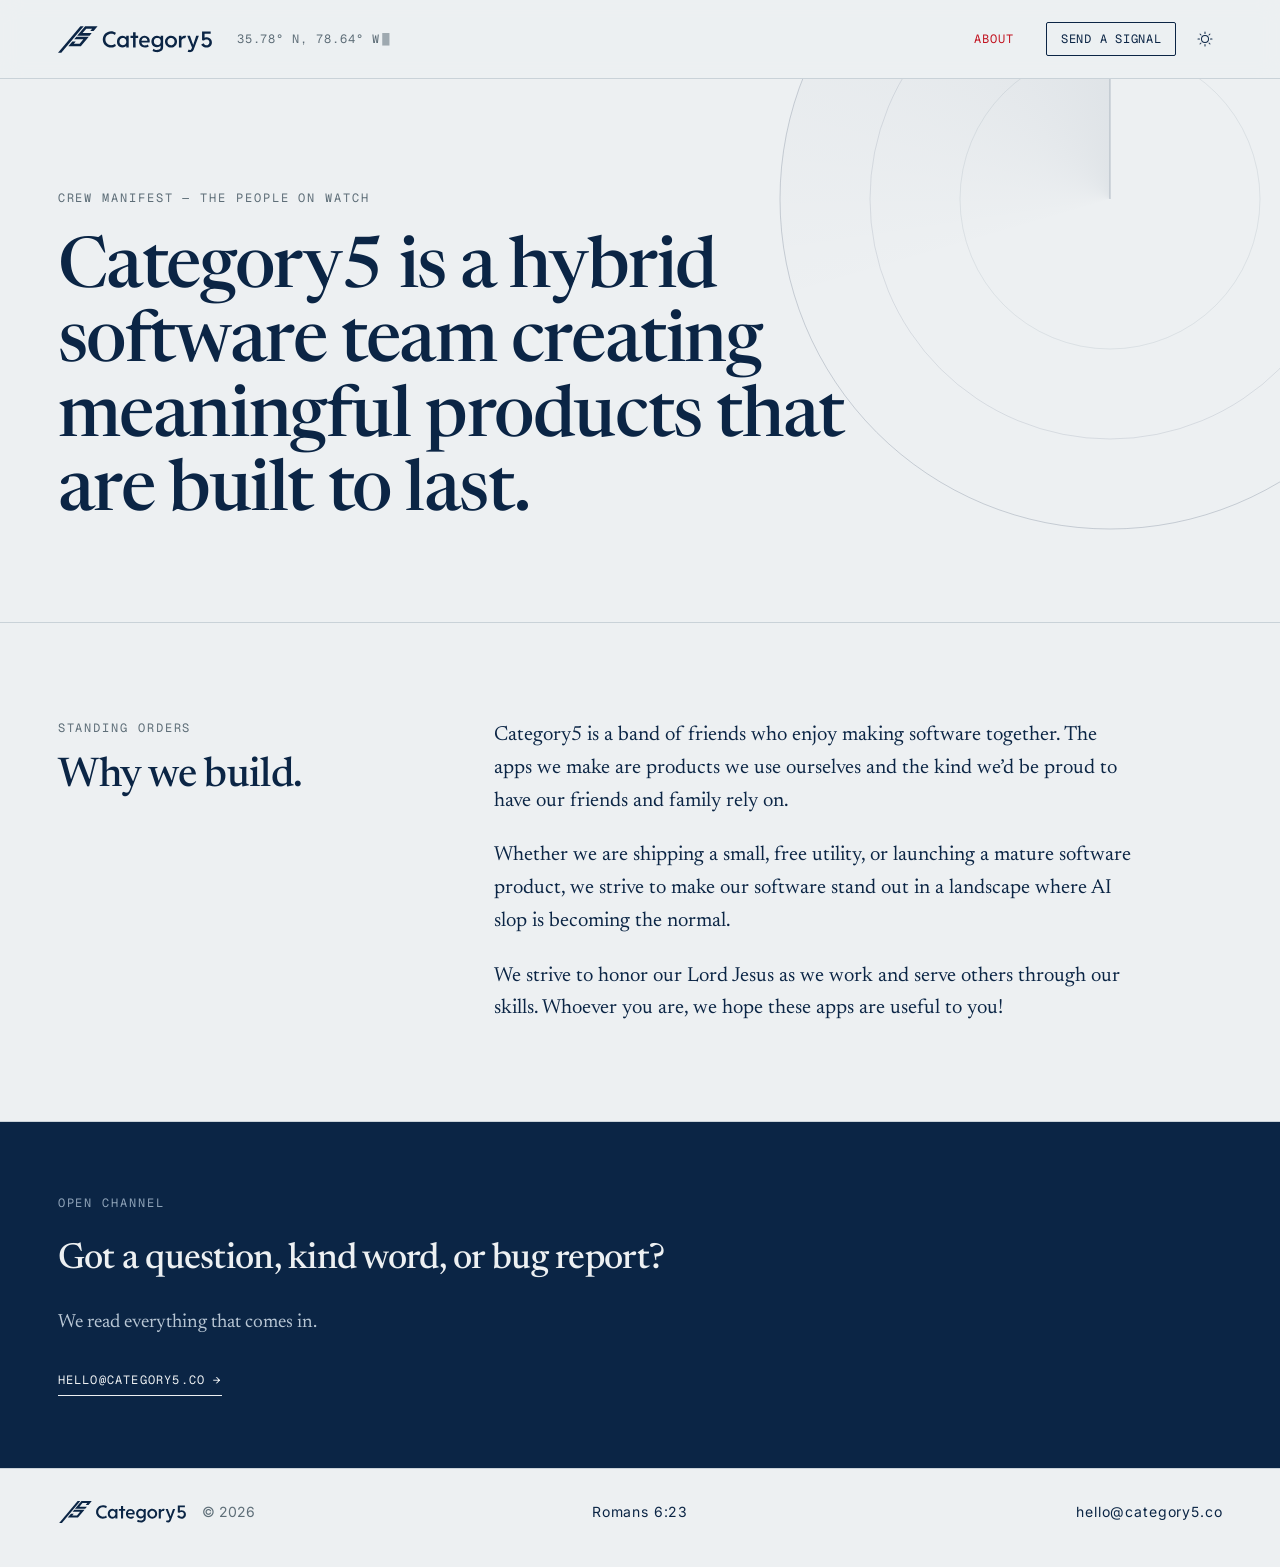
==== commit 42f7d3bb: "Humanize copy" ====
--- a/about.html
+++ b/about.html
@@ -4,7 +4,7 @@
   <meta charset="UTF-8">
   <meta name="viewport" content="width=device-width, initial-scale=1.0">
   <title>About — Category5</title>
-  <meta name="description" content="Four friends who like making things that last. We run a small software station — no investors, no growth team, no ads.">
+  <meta name="description" content="We are a small group of friends who want to share some of our software with others. We hope that some of you enjoy these products we have worked together on.">
   <meta name="author" content="Category5">
 
   <link rel="icon" type="image/svg+xml" href="/assets/images/favicon.svg">
@@ -12,7 +12,7 @@
 
   <meta property="og:type" content="website">
   <meta property="og:title" content="About — Category5">
-  <meta property="og:description" content="Four friends who like making things that last. We run a small software station — no investors, no growth team, no ads.">
+  <meta property="og:description" content="We are a small group of friends who want to share some of our software with others. We hope that some of you enjoy these products we have worked together on.">
   <meta property="og:url" content="https://category5.co/about.html">
   <meta property="og:image" content="https://category5.co/assets/images/og-image.png">
   <meta name="twitter:card" content="summary_large_image">
@@ -117,18 +117,15 @@
     </div>
     <div class="why__body">
       <p class="why__lede">
-        We&rsquo;re four Christians who build software because we believe small, useful
-        tools are a quiet way to serve people. The apps we make are the apps we want to
-        use ourselves &mdash; and the kind we&rsquo;d hand to our families without a disclaimer.
+        Category5 is a band of friends who enjoy making software together. The apps we make are products we
+        use ourselves and the kind we&rsquo;d be proud to have our friends and family rely on.
       </p>
-      <p class="why__text">
-        That means no dark patterns, no engagement traps, no ads that follow you home.
-        It also means we take our time. We&rsquo;d rather ship something small that works
-        than something big that wastes your attention.
+      <p class="why__lede">
+        Whether we are shipping a small, free utility, or launching a mature software product, we strive to make
+        our software stand out in a landscape where AI slop is becoming the normal.
       </p>
-      <p class="why__text">
-        Our faith shapes how we work; we work diligently, respond humbly, and treat people kindly.
-        Whoever you are, we hope these apps are useful to you.
+      <p class="why__lede">
+        We strive to honor our Lord Jesus as we work and serve others through our skills. Whoever you are, we hope these apps are useful to you!
       </p>
     </div>
   </section>
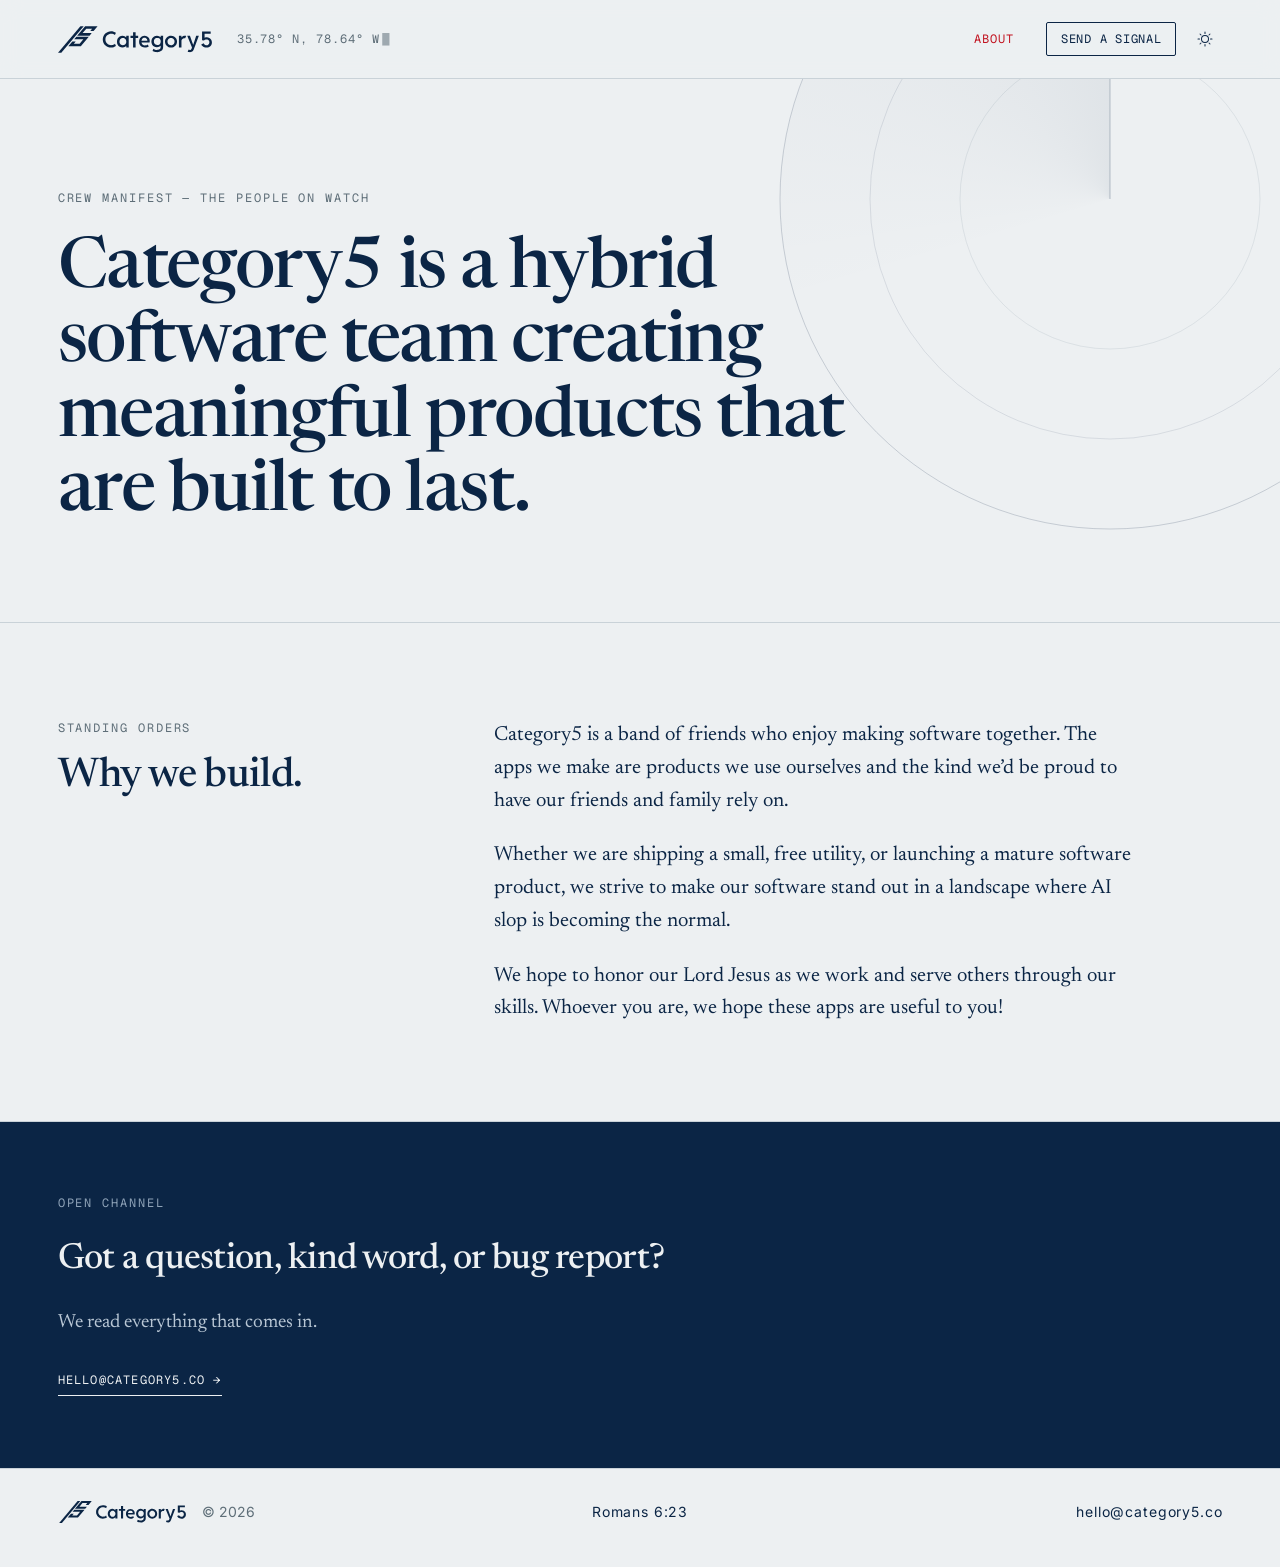
==== commit 918268c3: "Update about.html" ====
--- a/about.html
+++ b/about.html
@@ -125,7 +125,7 @@
         our software stand out in a landscape where AI slop is becoming the normal.
       </p>
       <p class="why__lede">
-        We strive to honor our Lord Jesus as we work and serve others through our skills. Whoever you are, we hope these apps are useful to you!
+        We hope to honor our Lord Jesus as we work and serve others through our skills. Whoever you are, we hope these apps are useful to you!
       </p>
     </div>
   </section>
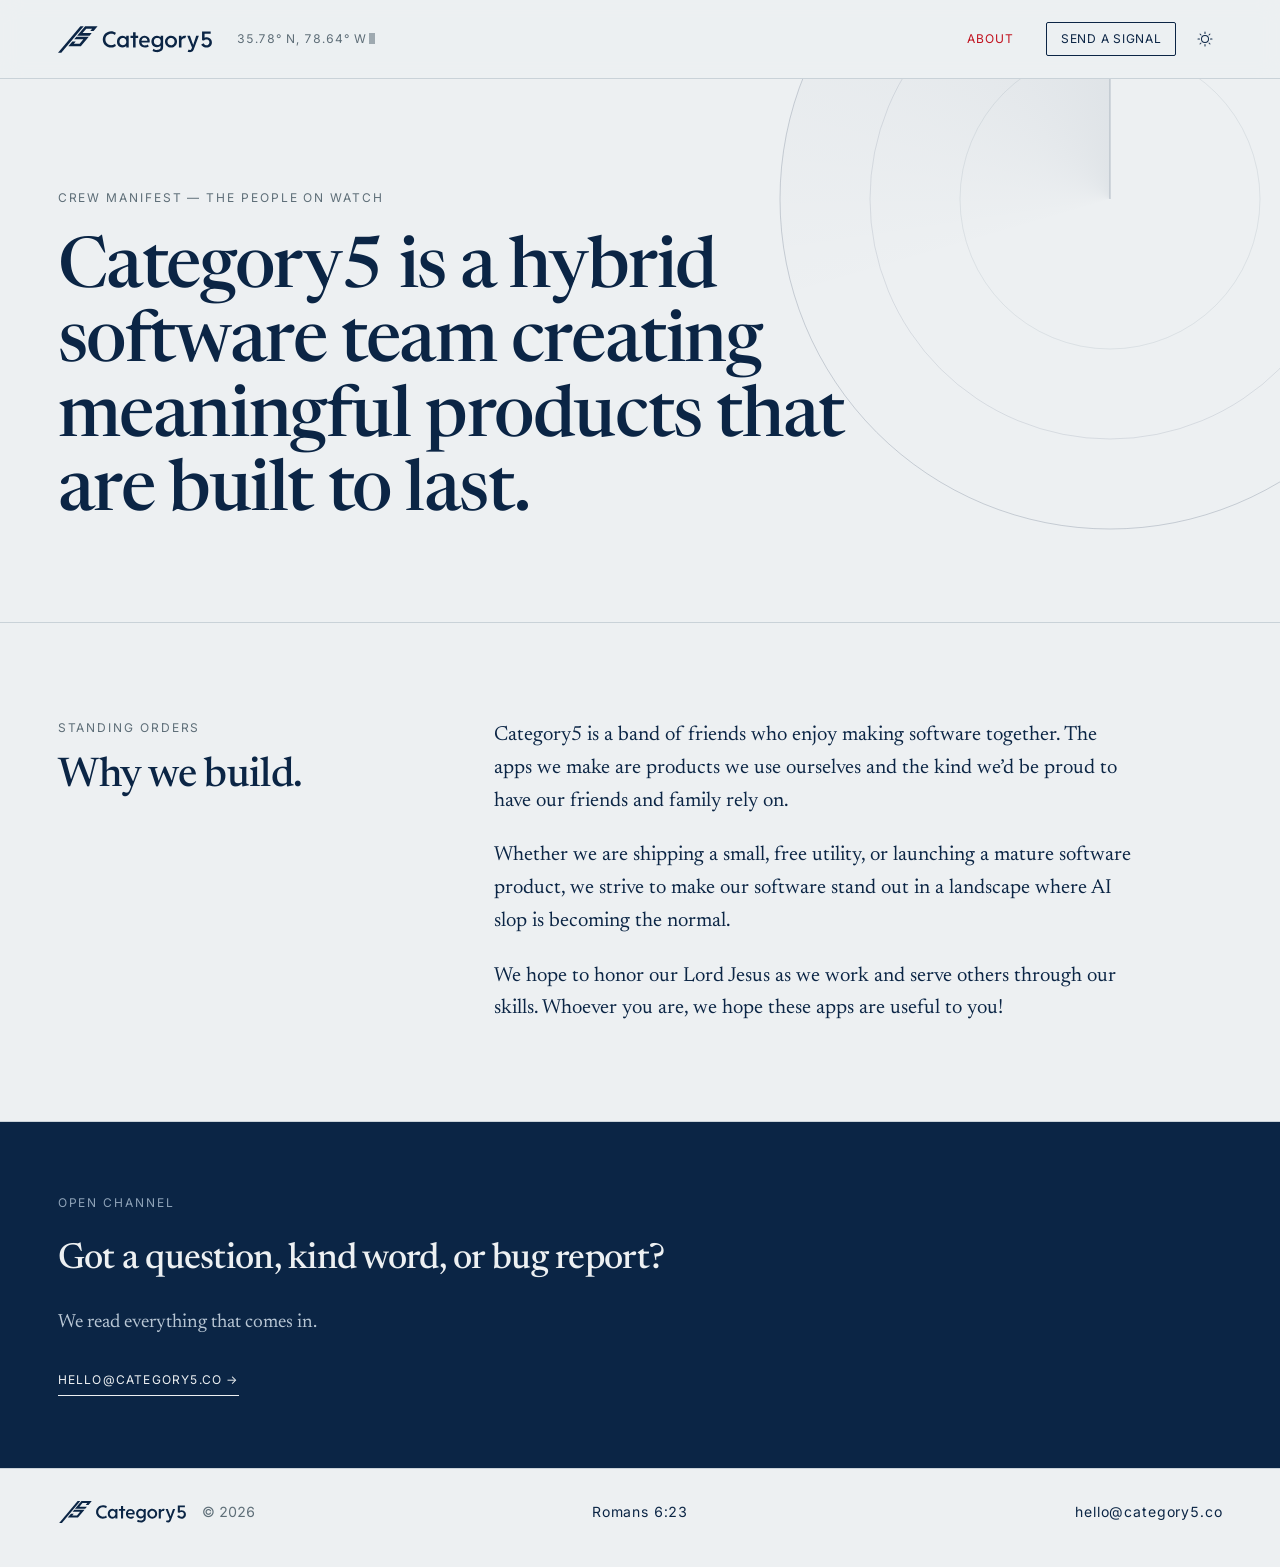
==== commit 2e68239d: "Add mobile nav menu and switch typography to Inter Replace the inline nav links with a hamburger but" ====
--- a/about.html
+++ b/about.html
@@ -28,7 +28,7 @@
 
   <link rel="preconnect" href="https://fonts.googleapis.com">
   <link rel="preconnect" href="https://fonts.gstatic.com" crossorigin>
-  <link rel="stylesheet" href="https://fonts.googleapis.com/css2?family=Geist+Mono:wght@400;500&family=Inter:wght@400;500&family=Newsreader:ital,opsz,wght@0,6..72,400;0,6..72,500;1,6..72,400&display=swap">
+  <link rel="stylesheet" href="https://fonts.googleapis.com/css2?family=Inter:wght@400;500&family=Newsreader:ital,opsz,wght@0,6..72,400;0,6..72,500;1,6..72,400&display=swap">
 
   <link rel="stylesheet" href="/styles.css">
 </head>
@@ -41,13 +41,20 @@
       </a>
       <button type="button" class="nav__coords" aria-label="Toggle station coordinates">35.78&deg; N, 78.64&deg; W</button>
     </div>
-    <div class="nav__right">
-      <a href="/about.html" class="nav__link" aria-current="page">About</a>
-      <a href="mailto:hello@category5.co" class="nav__cta">Send a signal</a>
-      <button type="button" class="theme-toggle nav__toggle" aria-label="Switch to dark mode">
-        <span class="theme-toggle__icon theme-toggle__icon--sun" aria-hidden="true"></span>
-        <span class="theme-toggle__icon theme-toggle__icon--moon" aria-hidden="true"></span>
-      </button>
+    <button type="button" class="nav__hamburger" aria-label="Open menu" aria-expanded="false" aria-controls="nav-menu">
+      <span class="nav__hamburger-bars" aria-hidden="true"></span>
+    </button>
+
+    <div class="nav__menu" id="nav-menu">
+      <div class="nav__menu-inner">
+        <a href="/about.html" class="nav__action" aria-current="page">About</a>
+        <a href="mailto:hello@category5.co" class="nav__action nav__action--cta">Send a signal</a>
+        <button type="button" class="theme-toggle nav__action" aria-label="Switch to dark mode">
+          <span class="theme-toggle__label">Dark mode</span>
+          <span class="theme-toggle__icon theme-toggle__icon--sun" aria-hidden="true"></span>
+          <span class="theme-toggle__icon theme-toggle__icon--moon" aria-hidden="true"></span>
+        </button>
+      </div>
     </div>
   </nav>
 
--- a/styles.css
+++ b/styles.css
@@ -1,6 +1,6 @@
 /* =============================================================
    Category5 — styles.css
-   Radar station · mist paper / night watch · Newsreader + Geist Mono
+   Radar station · mist paper / night watch · Newsreader + Inter
    BEM structure: blocks own their elements (block__element) and
    modifiers (block--modifier); context tweaks use mixes.
    ============================================================= */
@@ -39,11 +39,16 @@
   /* Type */
   --serif: "Newsreader", "Iowan Old Style", Georgia, serif;
   --sans:  "Inter", -apple-system, system-ui, sans-serif;
-  --mono:  "Geist Mono", ui-monospace, "SF Mono", Menlo, monospace;
 
   /* Layout */
   --gutter: clamp(1.25rem, 4.5vw, 4rem);
   --nav-control-h: 2.125rem;
+  --nav-pad-y: 1.375rem;
+  /* Frosted treatment shared by the nav bar and its drop-down menu */
+  --glass: saturate(140%) blur(10px);
+  /* The nav is a single row at every width: its controls are all --nav-control-h
+     tall and the open menu is taken out of flow, so its height is derivable. */
+  --nav-h: calc(2 * var(--nav-pad-y) + var(--nav-control-h) + 1px);
 
   /* Motion */
   --ease: cubic-bezier(.2, .7, .25, 1);
@@ -110,16 +115,17 @@
 
 /* ---------- Shared type blocks ---------- */
 .kicker {
-  font-family: var(--mono);
+  font-family: var(--sans);
   font-size: 0.75rem;
   letter-spacing: 0.16em;
   text-transform: uppercase;
+  font-variant-numeric: tabular-nums;
   color: var(--muted);
 }
 
 .mono-link {
   display: inline-block;
-  font-family: var(--mono);
+  font-family: var(--sans);
   font-size: 0.75rem;
   letter-spacing: 0.1em;
   text-transform: uppercase;
@@ -150,20 +156,16 @@
   top: 0;
   z-index: 50;
   display: flex;
-  flex-wrap: wrap;
   align-items: center;
   justify-content: space-between;
   gap: 1rem 1.5rem;
-  padding: 1.375rem var(--gutter);
+  padding: var(--nav-pad-y) var(--gutter);
   background: color-mix(in srgb, var(--bg) 90%, transparent);
-  backdrop-filter: saturate(140%) blur(10px);
-  -webkit-backdrop-filter: saturate(140%) blur(10px);
+  backdrop-filter: var(--glass);
+  -webkit-backdrop-filter: var(--glass);
   border-bottom: 1px solid var(--line);
 
-  .nav__left,
-  .nav__right { display: flex; align-items: center; white-space: nowrap; }
-  .nav__left  { gap: 1.5rem; }
-  .nav__right { gap: 2rem; }
+  .nav__left { display: flex; align-items: center; gap: 1.5rem; white-space: nowrap; }
 
   .nav__brand {
     color: var(--ink);
@@ -172,17 +174,26 @@
   }
 
   .nav__coords {
-    font-family: var(--mono);
+    font-family: var(--sans);
     font-size: 0.75rem;
     letter-spacing: 0.08em;
+    /* Both station strings share a shape, so tabular figures keep them identical */
+    font-variant-numeric: tabular-nums;
     color: var(--muted);
     transition: color .18s var(--ease);
 
     &:hover { color: var(--ink); }
 
+    /* Drawn rather than a "█" glyph: Inter's subsets omit U+2588, so the
+       character would fall back to a system font of unpredictable size */
     &::after {
-      content: "█";
+      content: "";
+      display: inline-block;
+      width: 0.5em;
+      height: 0.95em;
       margin-left: 0.2em;
+      vertical-align: -0.14em;
+      background: currentColor;
       opacity: 0.55;
       animation: coords-blink 1.2s step-end infinite;
     }
@@ -190,43 +201,172 @@
     &.nav__coords--typing::after { animation: none; }
   }
 
-  .nav__link {
-    font-family: var(--mono);
-    font-size: 0.75rem;
+  .nav__hamburger {
+    display: inline-flex;
+    align-items: center;
+    justify-content: center;
+    width: var(--nav-control-h);
+    height: var(--nav-control-h);
+    padding: 0;
+    color: var(--ink);
+    border: 1px solid transparent;
+    border-radius: 2px;
+    transition: border-color .18s var(--ease);
+
+    &:hover { border-color: var(--ink); }
+
+    /* Three bars: the middle one is the element, the outer two its pseudos */
+    .nav__hamburger-bars,
+    .nav__hamburger-bars::before,
+    .nav__hamburger-bars::after {
+      display: block;
+      width: 18px;
+      height: 1.5px;
+      background: currentColor;
+      transition: transform .28s var(--ease), opacity .18s var(--ease);
+    }
+
+    .nav__hamburger-bars {
+      position: relative;
+
+      &::before, &::after { content: ""; position: absolute; left: 0; }
+      &::before { top: -6px; }
+      &::after  { top: 6px; }
+    }
+
+    &[aria-expanded="true"] .nav__hamburger-bars {
+      background: transparent;
+
+      &::before { transform: translateY(6px) rotate(45deg); }
+      &::after  { transform: translateY(-6px) rotate(-45deg); }
+    }
+  }
+
+  /* Slide-down panel: the grid row collapses to 0fr when closed */
+  .nav__menu {
+    position: absolute;
+    top: 100%;
+    left: 0;
+    right: 0;
+    display: grid;
+    grid-template-rows: 0fr;
+    background: color-mix(in srgb, var(--bg) 96%, transparent);
+    backdrop-filter: var(--glass);
+    -webkit-backdrop-filter: var(--glass);
+    border-bottom: 1px solid transparent;
+    transition: grid-template-rows .3s var(--ease), border-color .3s var(--ease);
+
+    .nav__menu-inner {
+      display: flex;
+      flex-direction: column;
+      min-height: 0;
+      overflow: hidden;
+      opacity: 0;
+      /* Keeps the collapsed links out of the tab order */
+      visibility: hidden;
+      transition: opacity .2s var(--ease), visibility .3s var(--ease);
+    }
+
+    &.nav__menu--open {
+      grid-template-rows: 1fr;
+      border-bottom-color: var(--line);
+
+      .nav__menu-inner {
+        opacity: 1;
+        visibility: visible;
+        transition-delay: .08s, 0s;
+      }
+    }
+  }
+
+  .nav__action {
+    display: flex;
+    align-items: center;
+    justify-content: space-between;
+    gap: 1rem;
+    width: 100%;
+    padding: 1rem var(--gutter);
+    font-family: var(--sans);
+    font-size: 0.8125rem;
     letter-spacing: 0.08em;
     text-transform: uppercase;
+    text-align: left;
     text-decoration: none;
     color: var(--ink);
-
-    &:hover,
+    border-top: 1px solid var(--line);
+    transition: background .18s var(--ease), color .18s var(--ease);
+
+    &:first-child { border-top: 0; }
+    &:hover { color: var(--accent); }
     &[aria-current="page"] { color: var(--accent); }
   }
 
-  .nav__cta {
-    display: inline-flex;
-    align-items: center;
-    height: var(--nav-control-h);
-    font-family: var(--mono);
-    font-size: 0.75rem;
-    letter-spacing: 0.06em;
-    text-transform: uppercase;
-    text-decoration: none;
-    color: var(--ink);
-    padding: 0 0.875rem;
-    border: 1px solid var(--ink);
-    border-radius: 2px;
-    transition: background .18s var(--ease), color .18s var(--ease);
-
-    &:hover { background: var(--ink); color: var(--bg); }
-  }
-
-  /* Mix: positions the theme-toggle block within the nav */
-  .nav__toggle { margin-left: -1.25rem; }
-
-  @media (max-width: 720px) {
+  @media (max-width: 480px) {
     .nav__coords { display: none; }
-    .nav__right { gap: 1.125rem; }
-    .nav__toggle { margin-left: -0.5rem; }
+  }
+
+  /* iPad and up: the menu unfolds back into the full inline nav */
+  @media (min-width: 768px) {
+    .nav__hamburger { display: none; }
+
+    .nav__menu {
+      position: static;
+      display: block;
+      background: none;
+      backdrop-filter: none;
+      -webkit-backdrop-filter: none;
+      border-bottom: 0;
+
+      .nav__menu-inner {
+        flex-direction: row;
+        align-items: center;
+        gap: 2rem;
+        overflow: visible;
+        opacity: 1;
+        visibility: visible;
+      }
+    }
+
+    .nav__action {
+      width: auto;
+      padding: 0;
+      font-size: 0.75rem;
+      white-space: nowrap;
+      border-top: 0;
+    }
+
+    .nav__action--cta {
+      height: var(--nav-control-h);
+      padding: 0 0.875rem;
+      letter-spacing: 0.06em;
+      border: 1px solid var(--ink);
+      border-radius: 2px;
+      transition: background .18s var(--ease), color .18s var(--ease);
+
+      &:hover { background: var(--ink); color: var(--bg); }
+    }
+
+    /* Back to the icon-only square button */
+    .theme-toggle {
+      justify-content: center;
+      width: var(--nav-control-h);
+      height: var(--nav-control-h);
+      margin-left: -1.25rem;
+      border: 1px solid transparent;
+      border-radius: 2px;
+      transition: border-color .18s var(--ease);
+
+      &:hover { border-color: var(--ink); }
+
+      .theme-toggle__label {
+        position: absolute;
+        width: 1px;
+        height: 1px;
+        overflow: hidden;
+        clip-path: inset(50%);
+        white-space: nowrap;
+      }
+    }
   }
 
   @media (prefers-reduced-motion: reduce) {
@@ -240,25 +380,16 @@
 
 /* ---------- Theme toggle ---------- */
 .theme-toggle {
-  display: inline-flex;
-  align-items: center;
-  justify-content: center;
-  width: var(--nav-control-h);
-  height: var(--nav-control-h);
-  padding: 0;
-  color: var(--ink);
-  border: 1px solid transparent;
-  border-radius: 2px;
-  transition: border-color .18s var(--ease);
-
-  &:hover { border-color: var(--ink); }
+  /* Layout comes from .nav__action; this block only carries the icons */
 
   /* Masked like .brand-logo so the icons theme via currentColor */
   .theme-toggle__icon {
     width: 16px;
     height: 16px;
+    flex-shrink: 0;
     background: currentColor;
 
+    /* The icon shows the theme that's currently active */
     &.theme-toggle__icon--sun {
       display: var(--show-sun);
       -webkit-mask: url("/assets/images/sun.svg") no-repeat center / contain;
@@ -397,7 +528,8 @@
   flex-direction: column;
   align-items: center;
   justify-content: center;
-  min-height: clamp(540px, 92vh, 820px);
+  /* Fills the viewport left over below the nav, so the copy centers optically */
+  min-height: clamp(520px, calc(100svh - var(--nav-h)), 820px);
   overflow: clip;
   border-bottom: 1px solid var(--line);
 
@@ -425,24 +557,33 @@
 
   .hero__headline {
     font-weight: 500;
-    font-size: clamp(2.125rem, 7.5vw, 5.25rem);
-    line-height: 1.04;
+    font-size: clamp(3rem, 8.5vw, 5.25rem);
+    line-height: 1.05;
     letter-spacing: -0.02em;
     color: var(--ink);
     max-width: 20ch;
+    text-wrap: balance;
+  }
+
+  /* Mix: the manual break only helps once the line fits on one row. This
+     breakpoint is tuned to the current headline text — re-check it if the
+     copy changes, since a longer line needs to fall back to balance sooner. */
+  .hero__headline-break {
+    @media (max-width: 560px) { display: none; }
   }
 
   .hero__sub {
-    font-size: clamp(1.125rem, 1.6vw, 1.3125rem);
+    font-size: clamp(1.1875rem, 1.6vw, 1.3125rem);
     line-height: 1.5;
     color: var(--muted);
-    max-width: 30rem;
+    max-width: 28rem;
     margin-top: 1.225rem;
+    text-wrap: balance;
   }
 
   .hero__cue {
     display: inline-block;
-    font-family: var(--mono);
+    font-family: var(--sans);
     font-size: 0.75rem;
     letter-spacing: 0.12em;
     text-transform: uppercase;
@@ -484,14 +625,16 @@
 
   .log-entry__scope { width: 6.875rem; flex-shrink: 0; }
 
+  /* Tabular figures line the signal and bearing numbers up down the column */
   .log-entry__meta {
     width: 7.5rem;
     flex-shrink: 0;
-    font-family: var(--mono);
+    font-family: var(--sans);
     font-size: 0.75rem;
     line-height: 1.5;
     letter-spacing: 0.12em;
     text-transform: uppercase;
+    font-variant-numeric: tabular-nums;
   }
 
   .log-entry__body { flex: 1; min-width: 0; }
@@ -522,7 +665,7 @@
   .log-entry__status {
     flex-shrink: 0;
     align-self: center;
-    font-family: var(--mono);
+    font-family: var(--sans);
     font-size: 0.75rem;
     letter-spacing: 0.1em;
     text-transform: uppercase;
@@ -667,7 +810,7 @@
   .crew-card__scope { flex-shrink: 0; }
 
   .crew-card__watch {
-    font-family: var(--mono);
+    font-family: var(--sans);
     font-size: 0.6875rem;
     letter-spacing: 0.16em;
     text-transform: uppercase;
@@ -747,6 +890,7 @@
   border-top: 1px solid var(--line);
   font-family: var(--sans);
   font-size: 0.875rem;
+  font-variant-numeric: tabular-nums;
 
   .footer__brand {
     flex: 1;
@@ -773,9 +917,11 @@
     &:hover { color: var(--accent); }
   }
 
+  /* Brand takes its own row; the verse and the address share the next one */
   @media (max-width: 640px) {
-    & { flex-direction: column; align-items: flex-start; gap: 1.25rem; }
-    .footer__mail { text-align: left; }
+    & { flex-wrap: wrap; gap: 1.25rem 1rem; }
+    .footer__brand { flex: 0 0 100%; }
+    .footer__faith { flex: 0 0 auto; }
   }
 }
 
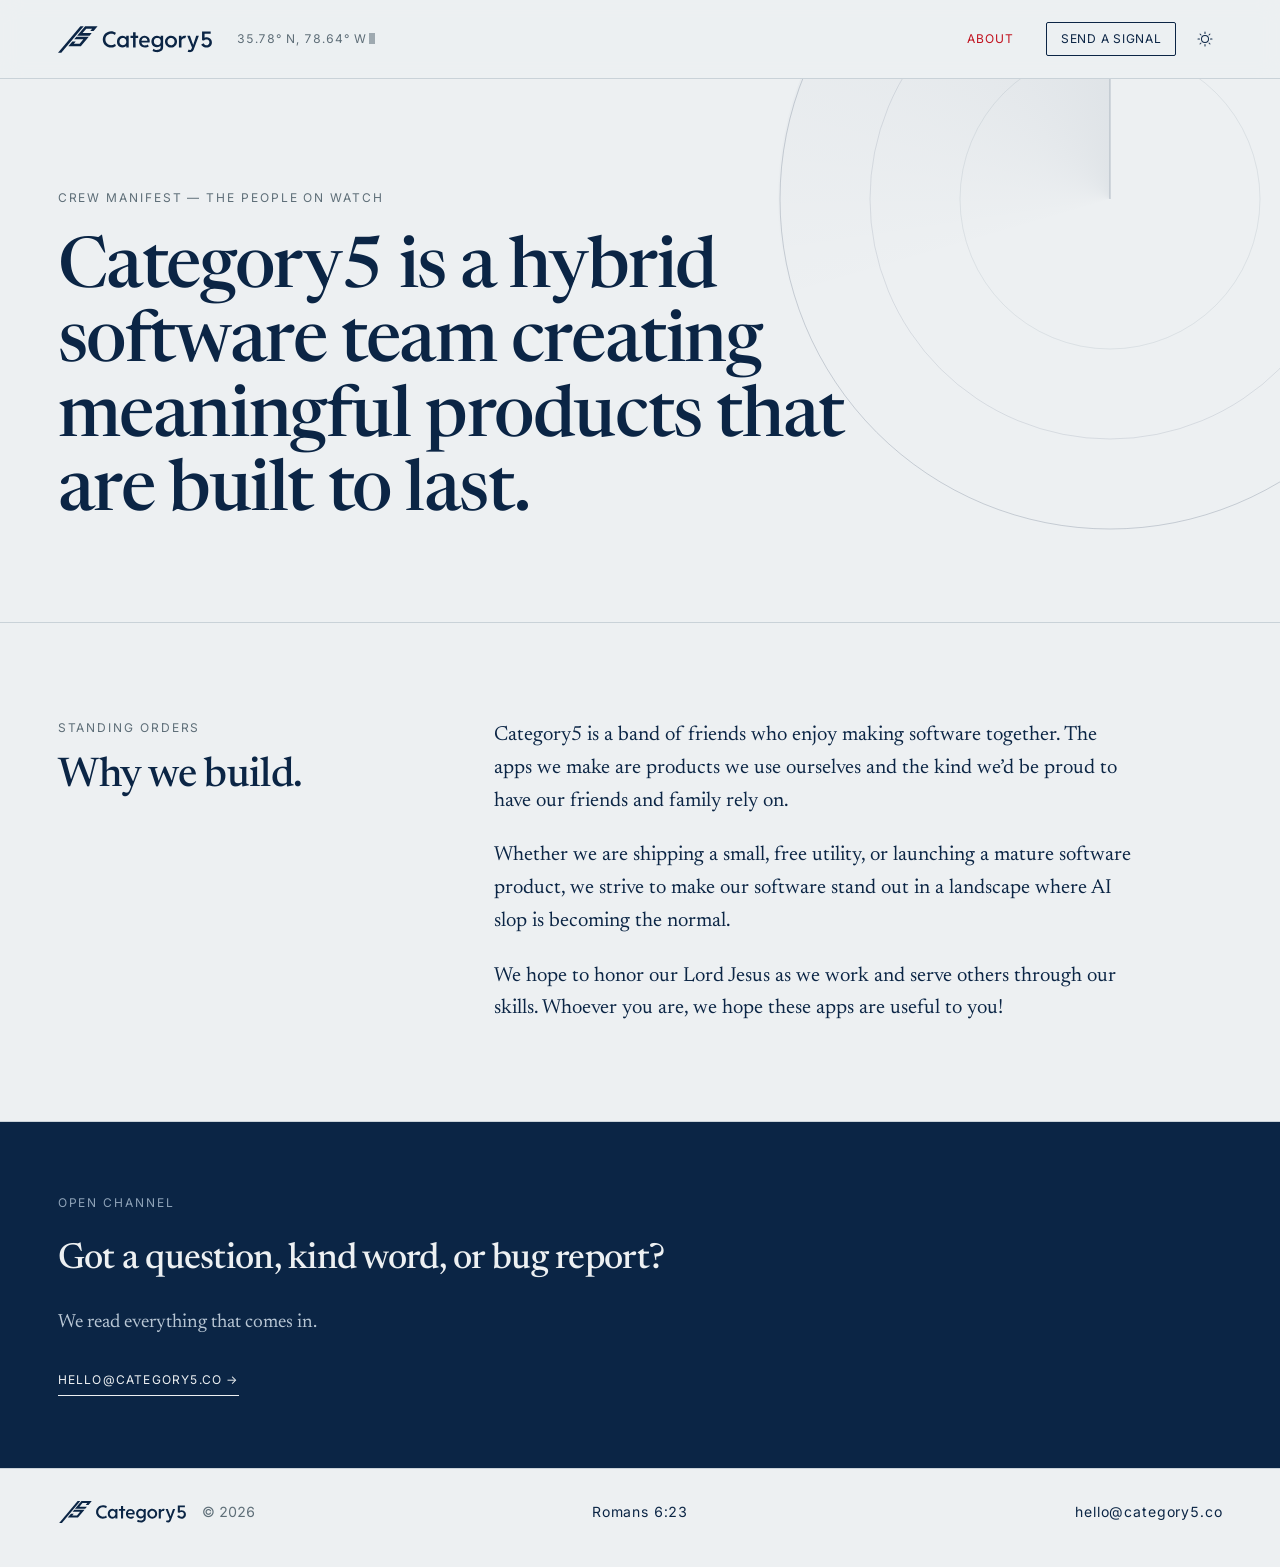
==== commit 6ded6c7d: "feat: add PostHog web analytics tracking snippet" ====
--- a/about.html
+++ b/about.html
@@ -24,6 +24,14 @@
         if (t) document.documentElement.dataset.theme = t;
       } catch (e) {}
     })();
+  </script>
+
+  <script>
+    !function(t,e){var o,n,p,r;e.__SV||(window.posthog=e,e._i=[],e.init=function(i,s,a){function g(t,e){var o=e.split(".");2==o.length&&(t=t[o[0]],e=o[1]),t[e]=function(){t.push([e].concat(Array.prototype.slice.call(arguments,0)))}}var u=e;for("undefined"!=typeof a?u=e[a]=[]:a="posthog",u.people=u.people||[],u.toString=function(t){var e="posthog";return"posthog"!==a&&(e+="."+a),t||(e+=" (stub)"),e},u.people.toString=function(){return u.toString(1)+".people (stub)"},p="init capture register register_once register_for_session unregister unregister_for_session getFeatureFlag getFeatureFlagPayload isFeatureEnabled reloadFeatureFlags group updateEarlyAccessFeatureEnrollment getEarlyAccessFeatures on onFeatureFlags onSessionId getSurveys getActiveMatchingSurveys renderSurvey canRenderSurvey getNextSurveyStep identify setPersonProperties groupIdentify alias setPersonPropertiesForFlags resetGroup setPersonPropertiesForFlags reset group Array.prototype.slice.call(arguments,0)".split(" "),r=0;r<p.length;r++)g(u,p[r]);e._i.push([i,s,a])},e.__SV=1.0,o=t.createElement("script"),n=t.getElementsByTagName("script")[0],o.type="text/javascript",o.async=!0,o.src=s.api_host.replace(".i.posthog.com","-assets.i.posthog.com")+"/static/array.js",(p=t.getElementsByTagName("script")[0]).parentNode.insertBefore(o,p))}(document,window.posthog||[]);
+    posthog.init('phc_zitGE6PqMgg9t7xqMx3Rw2wWYYjEUWGbWfCEDXD36B6i', {
+      api_host: 'https://us.i.posthog.com',
+      person_profiles: 'identified_only',
+    });
   </script>
 
   <link rel="preconnect" href="https://fonts.googleapis.com">
--- a/styles.css
+++ b/styles.css
@@ -242,10 +242,13 @@
     }
   }
 
-  /* Slide-down panel: the grid row collapses to 0fr when closed */
+  /* Slide-down panel: the grid row collapses to 0fr when closed.
+     Absolute positioning resolves against the nav's padding box, so top:100%
+     would land on the nav's bottom border and paint over it; the extra 1px
+     clears the border so the header keeps its divider at every width. */
   .nav__menu {
     position: absolute;
-    top: 100%;
+    top: calc(100% + 1px);
     left: 0;
     right: 0;
     display: grid;
@@ -429,7 +432,7 @@
 
   .radar__trail {
     position: absolute;
-    inset: 20px; /* outer ring sits 20px inside the box */
+    inset: 2.632%;
     border-radius: 50%;
     background: conic-gradient(from 0deg, transparent 0deg 250deg, var(--trail) 360deg);
     animation: radar-rotate var(--sweep-period) linear infinite;
@@ -533,14 +536,15 @@
   overflow: clip;
   border-bottom: 1px solid var(--line);
 
-  /* Mix: positions the radar block within the hero */
   .hero__radar {
     position: absolute;
-    top: 30px;
+    top: 50%;
     left: 50%;
-    transform: translateX(-50%);
-    width: 760px;
-    height: 760px;
+    transform: translate(-50%, -50%);
+    height: calc(100dvh - 100px);
+    max-height: 760px;
+    width: auto;
+    aspect-ratio: 1;
   }
 
   .hero__copy {
